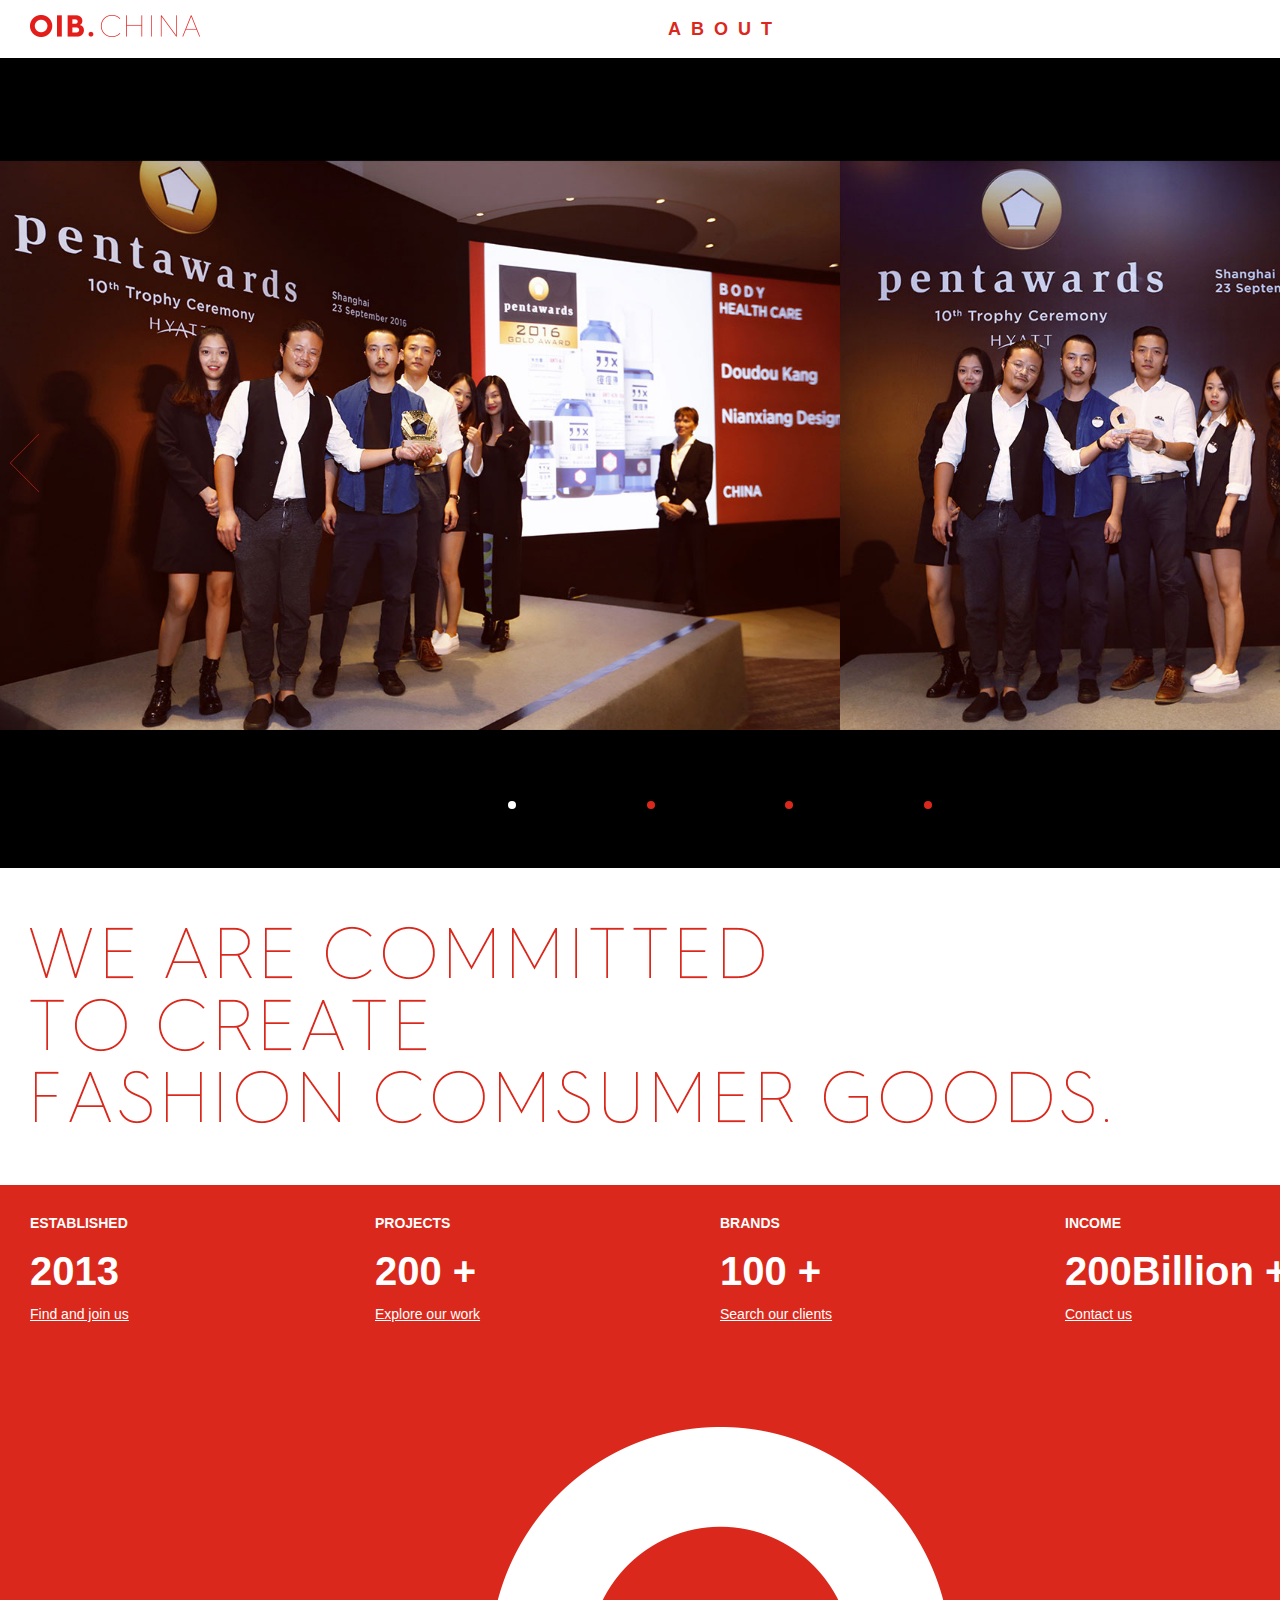
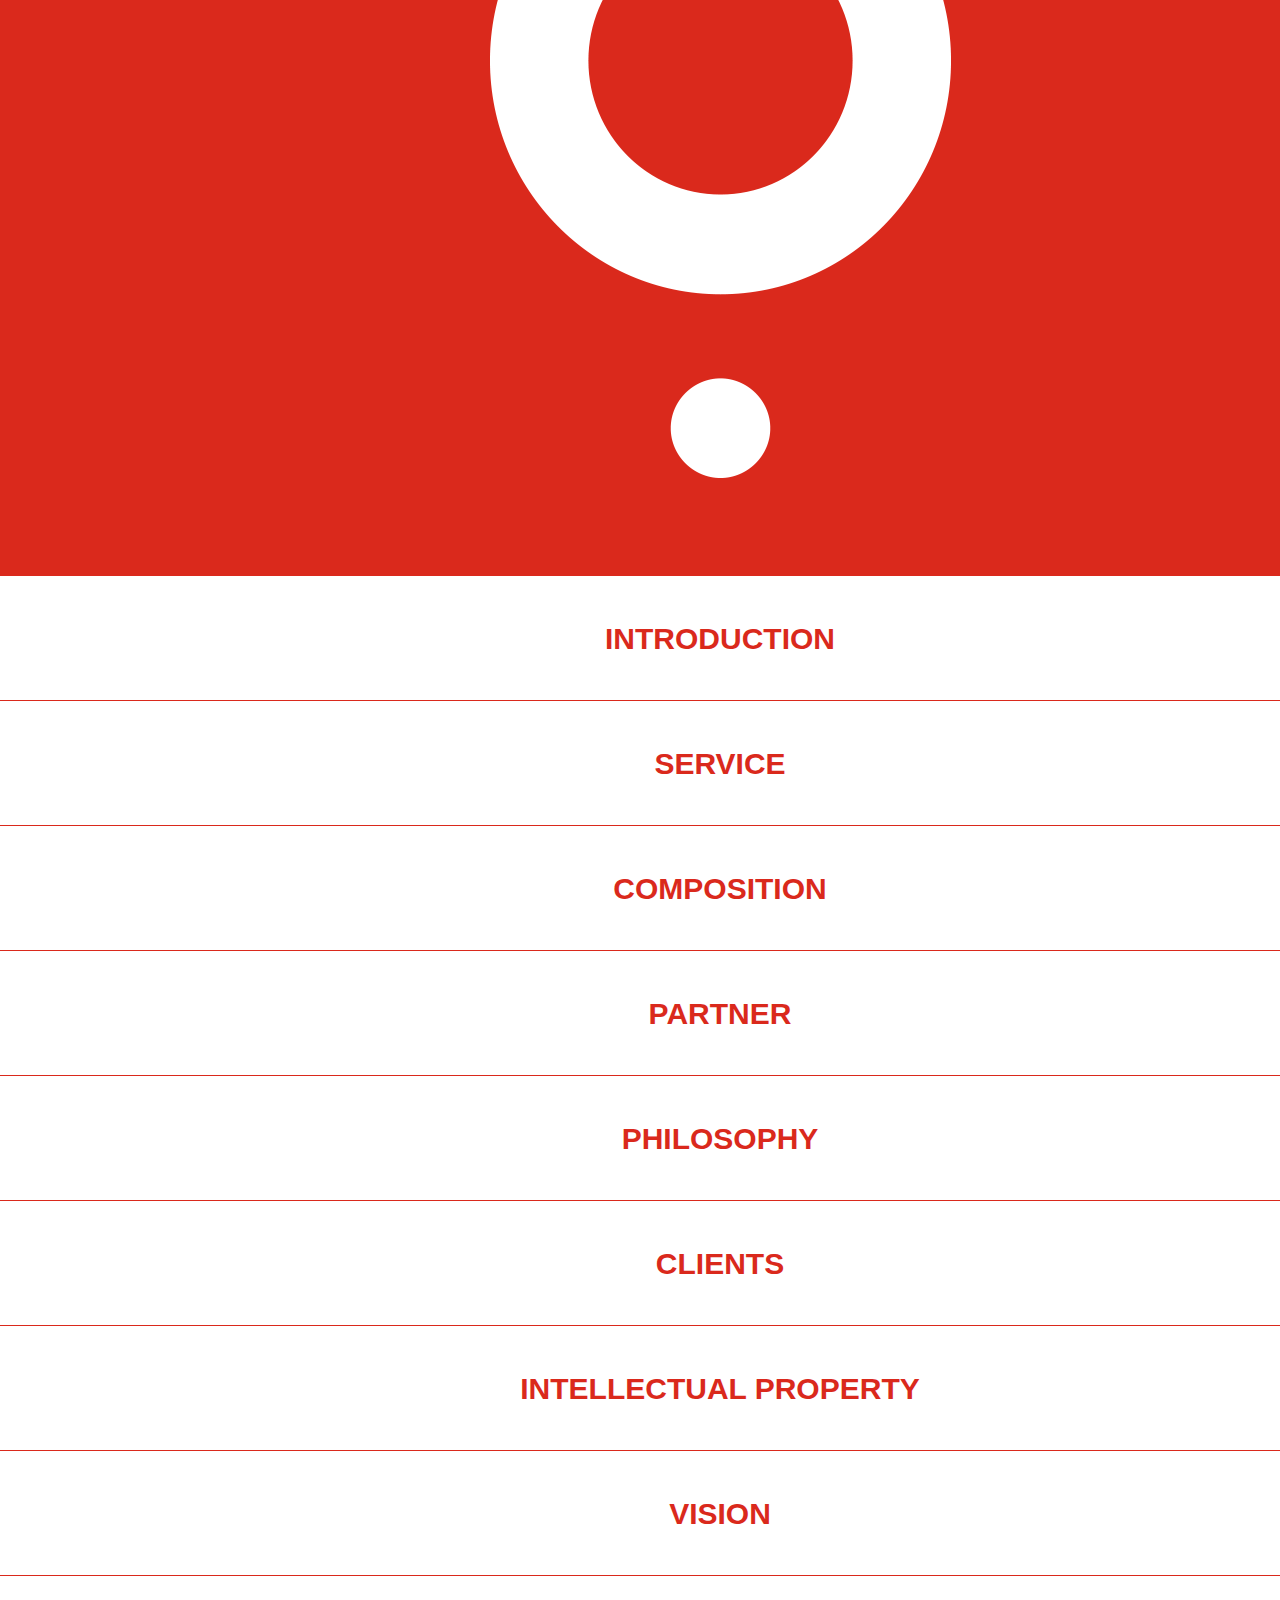
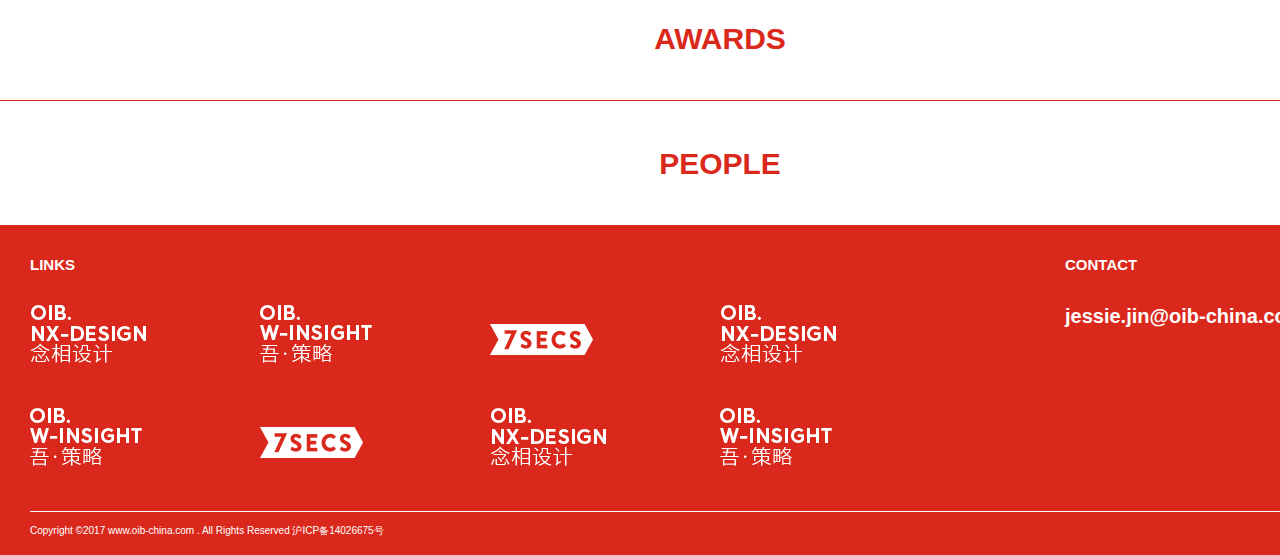
==== src/about.html @ 5ea2e8ed "迁入文件" ====
<!DOCTYPE html>
<html lang="en">
<head>
    <meta charset="UTF-8">
    <meta name="viewport" content="width=device-width, initial-scale=1, maximum-scale=1, user-scalable=no">
    <meta http-equiv="X-UA-Compatible" content="ie=edge">
    <meta name="keywords" content="">
    <meta name="description" content="">
    <title>About</title>

    <!-- build:js -->
    <script src="js/requirejs/require.js"></script>
    <script src="js/requirejs/require.config.js"></script>
    <script src="js/app.js"></script>
    <!-- endbuild -->

    <!-- build:css -->
    <link rel="stylesheet" href="style/main.css">
    <!-- endbuild -->
</head>
<body data-page="about">
    <div class="wrapper about">
        <div class="swiper-container">
            <div class="swiper-wrapper">
                <div class="swiper-slide"><img src="./asset/img/about/1.jpg" alt=""></div>
                <div class="swiper-slide"><img src="./asset/img/about/2.jpg" alt=""></div>
                <div class="swiper-slide"><img src="./asset/img/about/3.jpg" alt=""></div>
                <div class="swiper-slide"><img src="./asset/img/about/4.jpg" alt=""></div>
            </div>
            <!-- 如果需要分页器 -->
            <div class="swiper-pagination"></div>

            <!-- 如果需要导航按钮 -->
            <div class="swiper-button-prev"></div>
            <div class="swiper-button-next"></div>
        </div>
        
        <div class="text box-padding"><img src="./asset/img/about/text.png" alt=""></div>

        <div class="kv box-padding">
            <div class="col-xs-3 item">
                <h4>ESTABLISHED</h4>
                <span>2013</span>
                <a href="">Find and join us</a>
            </div>
            <div class="col-xs-3 item">
                <h4>PROJECTS</h4>
                <span>200 +</span>
                <a href="">Explore our work</a>
            </div>
            <div class="col-xs-3 item">
                <h4>BRANDS</h4>
                <span>100 +</span>
                <a href="">Search our clients</a>
            </div>
            <div class="col-xs-3 item">
                <h4>INCOME</h4>
                <span>200Billion +</span>
                <a href="">Contact us</a>
            </div>
            <div class="col-xs-12 logo"></div>
        </div>

        <ul class="list">
            <li>
                <h3>INTRODUCTION</h3>
                <div>detail</div>
            </li>
            <li>
                <h3>SERVICE</h3>
                <div>detail</div>
            </li>
            <li>
                <h3>COMPOSITION</h3>
                <div>
                        OIB.CHINA总部位于上海浦西世博园区超过1200平米的OIB时尚创新中心，在广州拥有品牌策略与创意供应链中心，在日本神户拥有产品研发中心。 
                        
                        <br><br>公司旗下拥有吴志刚品牌策划（W-INSIGHT@OIB）、念相设计（OIB.NX-DESIGN）、OIB.CHINA创意供应链中心、中日化妆品创新中心、翊飞电子商务、美研所、如芮、楚初等众多以产品创意人为核心的品牌创意供应链管理与服务公司。 
                        
                        <br><br>W-INSIGHT@OIB：致力于思考与实践，在日新月异的产业变革下，智慧地进行品牌建设与品牌营销，帮助客户在中国复杂多变的消费者市场和新兴渠道中发现机遇，精准定位品牌的市场目标，让客户的品牌有所作为，并使之传承百年。我们在时尚消费品领域兼备敏锐的本土和国际视野，并依靠不断创新的众多工具来完成此理想。
                        
                        <br><br>OIB.NX-DESIGN：深入研习中国消费者的视觉审美变化，形成对中国消费美学的深刻认知及美学主张。及时洞悉中国个性与渠道最新动向，并将视觉呈现准确匹配渠道销售特征。将视觉呈现环节与OIB策略咨询优势紧密结合，确保商业目的的有效达成。立足时尚消费品行业，并不断加强专业壁垒，形成业内的绝对领导优势。
                        
                        <br><br>OIB.CHINA创意供应链中心：信息化扁平的时代，依靠信息不对称而实现资源配置的传统供应系统迅速没落。我们认为，针对新时代更加个性与细分的新一代用户，只有通过“创意”了来激化“创一代”的热情、以“创新、创意”为核心驱动供应链系统各个环节有效增值、为用户带来真正触动内心的品牌，才是新时代所需要的“创意供
                        
                </div>
            </li>
            <li>
                <h3>PARTNER</h3>
                <div>detail</div>
            </li>
            <li>
                <h3>PHILOSOPHY</h3>
                <div>detail</div>
            </li>
            <li>
                <h3>CLIENTS</h3>
                <div>detail</div>
            </li>
            <li>
                <h3>INTELLECTUAL PROPERTY</h3>
                <div>detail</div>
            </li>
            <li>
                <h3>VISION</h3>
                <div>detail</div>
            </li>
            <li>
                <h3>AWARDS</h3>
                <div>detail</div>
            </li>
            <li>
                <h3>PEOPLE</h3>
                <div class="people">
                    <div class="row">
                        <div class="col-xs-5 photo"><img src="./asset/img/about/wuzhigang.jpg" alt=""></div>
                        <div class="col-xs-7 info">
                            <h4>吴志刚<span>OIB总经理</span></h4>
                            
                            <p>曾任上市公司、知名企业总经理、市场总监等职，并同时担任中国百货商业协会洗涤化妆品分会副秘书长、中国化妆品市场营销中心副主任、《化妆品观察》、《中国美妆》主笔，《中国化妆品》、《日用化学工业》、《日用化学品科学》编委。曾获中国杰出营销人金鼎奖、中国广告长城奖、中国化妆品营销十大策划人等荣誉。2013年创立广州吴志刚品牌策划有限公司，后与上海念相设计等企业共同组建集团公司OIB。</p>
                        </div>
                    </div>
                    <div class="row">
                        <div class="col-xs-5 photo"><img src="./asset/img/about/jiangguozheng.jpg" alt=""></div>
                        <div class="col-xs-7 info">
                            <h4>姜国政<span>OIB副总经理</span></h4>
                            
                            <p>曾在法国巴黎centdegres奢侈品设计公司任职，并协助该公司进入上海，担任首席设计师。先后参与了纪梵希香水、Jean Galliano香水、佰草集护肤系列、自然堂护肤系列、彩妆系列、美素全案，马爹利全案，以及KRUPS厨房家电，SUPOR苏泊尔家电和SEIKO精工女表等诸多知名品牌的设计工作。2013年初在上海创建念相设计品牌（上海）有限公司，后与广州吴志刚品牌策划有限公司等企业共同组建OIB。</p>
                        </div>
                    </div>
                    <div class="row">
                        <div class="col-xs-5 photo"><img src="./asset/img/about/chenjun.jpg" alt=""></div>
                        <div class="col-xs-7 info">
                            <h4>陈俊<span>OIB供应链事业群总监</span></h4>
                            
                            <p>曾任上海美颂化妆品有限公司设计总监，负责芳草集产品与用户体验设计。并曾负责小护士、索芙特品牌设计成品输出工作，拥有超过十五年的化妆品行业产品开发设计及形象管理工作经验，有极为丰富的创意管理及供应链管理经验。现任OIB供应链事业群总监、OIB旗下广州吴志刚品牌策划有限公司副总经理、OIB旗下盛世传美机构创意总监及供应链负责人。</p>
                        </div>
                    </div>
                    <div class="row">
                        <div class="col-xs-5 photo"><img src="./asset/img/about/nongqian.jpg" alt=""></div>
                        <div class="col-xs-7 info">
                            <h4>农倩<span>OIB策略事业群总监</span></h4>
                            
                            <p>曾就职于化妆品上市公司，拥有超过十年的化妆品策划及品牌管理工作经验。2014年出任OIB策略总监，擅长消费者洞察与品牌策略体系构建，对数字化时代下的品牌传播与商业模式创新有深刻洞见。服务过美妆、个护、母婴、食品等不同品类诸多品牌，是OLAY、妙巴黎、玛丽黛佳、百雀羚、韩后、法兰琳卡、娇兰佳人、帮宝适等项目的主要负责人。</p>
                        </div>
                    </div>
                    <div class="row">
                        <div class="col-xs-5 photo"><img src="./asset/img/about/chendan.jpg" alt=""></div>
                        <div class="col-xs-7 info">
                            <h4>陈丹<span>OIB创意事业群总监</span></h4>
                            
                            <p>专注时尚美妆行业多年，曾在知名公司任职创意总监，服务过联合利华、嗳呵、法国UDV旗下香水品牌、云南白药及集团旗下品牌养元青、千草堂、锐度、三草两木、佰草童话等诸多知名品牌。2014年出任OIB创意总监至今，服务了韩束、红色小象、一叶子、珀莱雅、欧诗漫、阿芙、相宜本草、百雀羚、韩后、法兰琳卡等国内知名美妆。</p>
                        </div>
                    </div>
                    <div class="row">
                        <div class="col-xs-5 photo"><img src="./asset/img/about/chendan.jpg" alt=""></div>
                        <div class="col-xs-7 info">
                            <h4>魏琳凌<span>OIB商务总监</span></h4>
                            
                            <p>曾任知名媒体上市公司市场副总监，参与公司收、并购等媒体大事件，成功谈判与腾讯世博、第一财经年度经济人物颁奖盛典等媒体合作项目，拥有十年时尚、传媒行业工作经验。2014年出任OIB商务总监，成功谈判业内80%品牌客户，与欧莱雅、上美、欧诗漫、相宜本草、百雀羚、伽蓝、珀莱雅、韩后、如涵电商等知名化妆品集团建立了长久战略合作关系。</p>
                        </div>
                    </div>
                </div>
            </li>
        </ul>
    </div>
</body>
</html>
---- src/style/main.css ----
/*!
 * Bootstrap v3.3.7 (http://getbootstrap.com)
 * Copyright 2011-2016 Twitter, Inc.
 * Licensed under MIT (https://github.com/twbs/bootstrap/blob/master/LICENSE)
 */
.container {
  margin-right: auto;
  margin-left: auto;
  padding-left: 0px;
  padding-right: 0px;
}
@media (min-width: 768px) {
  .container {
    width: 720px;
  }
}
@media (min-width: 992px) {
  .container {
    width: 940px;
  }
}
@media (min-width: 1200px) {
  .container {
    width: 1140px;
  }
}
.container-fluid {
  margin-right: auto;
  margin-left: auto;
  padding-left: 0px;
  padding-right: 0px;
}
.row {
  margin-left: 0px;
  margin-right: 0px;
}
.col-xs-1, .col-sm-1, .col-md-1, .col-lg-1, .col-xs-2, .col-sm-2, .col-md-2, .col-lg-2, .col-xs-3, .col-sm-3, .col-md-3, .col-lg-3, .col-xs-4, .col-sm-4, .col-md-4, .col-lg-4, .col-xs-5, .col-sm-5, .col-md-5, .col-lg-5, .col-xs-6, .col-sm-6, .col-md-6, .col-lg-6, .col-xs-7, .col-sm-7, .col-md-7, .col-lg-7, .col-xs-8, .col-sm-8, .col-md-8, .col-lg-8, .col-xs-9, .col-sm-9, .col-md-9, .col-lg-9, .col-xs-10, .col-sm-10, .col-md-10, .col-lg-10, .col-xs-11, .col-sm-11, .col-md-11, .col-lg-11, .col-xs-12, .col-sm-12, .col-md-12, .col-lg-12 {
  position: relative;
  min-height: 1px;
  padding-left: 0px;
  padding-right: 0px;
}
.col-xs-1, .col-xs-2, .col-xs-3, .col-xs-4, .col-xs-5, .col-xs-6, .col-xs-7, .col-xs-8, .col-xs-9, .col-xs-10, .col-xs-11, .col-xs-12 {
  float: left;
}
.col-xs-12 {
  width: 100%;
}
.col-xs-11 {
  width: 91.66666667%;
}
.col-xs-10 {
  width: 83.33333333%;
}
.col-xs-9 {
  width: 75%;
}
.col-xs-8 {
  width: 66.66666667%;
}
.col-xs-7 {
  width: 58.33333333%;
}
.col-xs-6 {
  width: 50%;
}
.col-xs-5 {
  width: 41.66666667%;
}
.col-xs-4 {
  width: 33.33333333%;
}
.col-xs-3 {
  width: 25%;
}
.col-xs-2 {
  width: 16.66666667%;
}
.col-xs-1 {
  width: 8.33333333%;
}
.col-xs-pull-12 {
  right: 100%;
}
.col-xs-pull-11 {
  right: 91.66666667%;
}
.col-xs-pull-10 {
  right: 83.33333333%;
}
.col-xs-pull-9 {
  right: 75%;
}
.col-xs-pull-8 {
  right: 66.66666667%;
}
.col-xs-pull-7 {
  right: 58.33333333%;
}
.col-xs-pull-6 {
  right: 50%;
}
.col-xs-pull-5 {
  right: 41.66666667%;
}
.col-xs-pull-4 {
  right: 33.33333333%;
}
.col-xs-pull-3 {
  right: 25%;
}
.col-xs-pull-2 {
  right: 16.66666667%;
}
.col-xs-pull-1 {
  right: 8.33333333%;
}
.col-xs-pull-0 {
  right: auto;
}
.col-xs-push-12 {
  left: 100%;
}
.col-xs-push-11 {
  left: 91.66666667%;
}
.col-xs-push-10 {
  left: 83.33333333%;
}
.col-xs-push-9 {
  left: 75%;
}
.col-xs-push-8 {
  left: 66.66666667%;
}
.col-xs-push-7 {
  left: 58.33333333%;
}
.col-xs-push-6 {
  left: 50%;
}
.col-xs-push-5 {
  left: 41.66666667%;
}
.col-xs-push-4 {
  left: 33.33333333%;
}
.col-xs-push-3 {
  left: 25%;
}
.col-xs-push-2 {
  left: 16.66666667%;
}
.col-xs-push-1 {
  left: 8.33333333%;
}
.col-xs-push-0 {
  left: auto;
}
.col-xs-offset-12 {
  margin-left: 100%;
}
.col-xs-offset-11 {
  margin-left: 91.66666667%;
}
.col-xs-offset-10 {
  margin-left: 83.33333333%;
}
.col-xs-offset-9 {
  margin-left: 75%;
}
.col-xs-offset-8 {
  margin-left: 66.66666667%;
}
.col-xs-offset-7 {
  margin-left: 58.33333333%;
}
.col-xs-offset-6 {
  margin-left: 50%;
}
.col-xs-offset-5 {
  margin-left: 41.66666667%;
}
.col-xs-offset-4 {
  margin-left: 33.33333333%;
}
.col-xs-offset-3 {
  margin-left: 25%;
}
.col-xs-offset-2 {
  margin-left: 16.66666667%;
}
.col-xs-offset-1 {
  margin-left: 8.33333333%;
}
.col-xs-offset-0 {
  margin-left: 0%;
}
@media (min-width: 768px) {
  .col-sm-1, .col-sm-2, .col-sm-3, .col-sm-4, .col-sm-5, .col-sm-6, .col-sm-7, .col-sm-8, .col-sm-9, .col-sm-10, .col-sm-11, .col-sm-12 {
    float: left;
  }
  .col-sm-12 {
    width: 100%;
  }
  .col-sm-11 {
    width: 91.66666667%;
  }
  .col-sm-10 {
    width: 83.33333333%;
  }
  .col-sm-9 {
    width: 75%;
  }
  .col-sm-8 {
    width: 66.66666667%;
  }
  .col-sm-7 {
    width: 58.33333333%;
  }
  .col-sm-6 {
    width: 50%;
  }
  .col-sm-5 {
    width: 41.66666667%;
  }
  .col-sm-4 {
    width: 33.33333333%;
  }
  .col-sm-3 {
    width: 25%;
  }
  .col-sm-2 {
    width: 16.66666667%;
  }
  .col-sm-1 {
    width: 8.33333333%;
  }
  .col-sm-pull-12 {
    right: 100%;
  }
  .col-sm-pull-11 {
    right: 91.66666667%;
  }
  .col-sm-pull-10 {
    right: 83.33333333%;
  }
  .col-sm-pull-9 {
    right: 75%;
  }
  .col-sm-pull-8 {
    right: 66.66666667%;
  }
  .col-sm-pull-7 {
    right: 58.33333333%;
  }
  .col-sm-pull-6 {
    right: 50%;
  }
  .col-sm-pull-5 {
    right: 41.66666667%;
  }
  .col-sm-pull-4 {
    right: 33.33333333%;
  }
  .col-sm-pull-3 {
    right: 25%;
  }
  .col-sm-pull-2 {
    right: 16.66666667%;
  }
  .col-sm-pull-1 {
    right: 8.33333333%;
  }
  .col-sm-pull-0 {
    right: auto;
  }
  .col-sm-push-12 {
    left: 100%;
  }
  .col-sm-push-11 {
    left: 91.66666667%;
  }
  .col-sm-push-10 {
    left: 83.33333333%;
  }
  .col-sm-push-9 {
    left: 75%;
  }
  .col-sm-push-8 {
    left: 66.66666667%;
  }
  .col-sm-push-7 {
    left: 58.33333333%;
  }
  .col-sm-push-6 {
    left: 50%;
  }
  .col-sm-push-5 {
    left: 41.66666667%;
  }
  .col-sm-push-4 {
    left: 33.33333333%;
  }
  .col-sm-push-3 {
    left: 25%;
  }
  .col-sm-push-2 {
    left: 16.66666667%;
  }
  .col-sm-push-1 {
    left: 8.33333333%;
  }
  .col-sm-push-0 {
    left: auto;
  }
  .col-sm-offset-12 {
    margin-left: 100%;
  }
  .col-sm-offset-11 {
    margin-left: 91.66666667%;
  }
  .col-sm-offset-10 {
    margin-left: 83.33333333%;
  }
  .col-sm-offset-9 {
    margin-left: 75%;
  }
  .col-sm-offset-8 {
    margin-left: 66.66666667%;
  }
  .col-sm-offset-7 {
    margin-left: 58.33333333%;
  }
  .col-sm-offset-6 {
    margin-left: 50%;
  }
  .col-sm-offset-5 {
    margin-left: 41.66666667%;
  }
  .col-sm-offset-4 {
    margin-left: 33.33333333%;
  }
  .col-sm-offset-3 {
    margin-left: 25%;
  }
  .col-sm-offset-2 {
    margin-left: 16.66666667%;
  }
  .col-sm-offset-1 {
    margin-left: 8.33333333%;
  }
  .col-sm-offset-0 {
    margin-left: 0%;
  }
}
@media (min-width: 992px) {
  .col-md-1, .col-md-2, .col-md-3, .col-md-4, .col-md-5, .col-md-6, .col-md-7, .col-md-8, .col-md-9, .col-md-10, .col-md-11, .col-md-12 {
    float: left;
  }
  .col-md-12 {
    width: 100%;
  }
  .col-md-11 {
    width: 91.66666667%;
  }
  .col-md-10 {
    width: 83.33333333%;
  }
  .col-md-9 {
    width: 75%;
  }
  .col-md-8 {
    width: 66.66666667%;
  }
  .col-md-7 {
    width: 58.33333333%;
  }
  .col-md-6 {
    width: 50%;
  }
  .col-md-5 {
    width: 41.66666667%;
  }
  .col-md-4 {
    width: 33.33333333%;
  }
  .col-md-3 {
    width: 25%;
  }
  .col-md-2 {
    width: 16.66666667%;
  }
  .col-md-1 {
    width: 8.33333333%;
  }
  .col-md-pull-12 {
    right: 100%;
  }
  .col-md-pull-11 {
    right: 91.66666667%;
  }
  .col-md-pull-10 {
    right: 83.33333333%;
  }
  .col-md-pull-9 {
    right: 75%;
  }
  .col-md-pull-8 {
    right: 66.66666667%;
  }
  .col-md-pull-7 {
    right: 58.33333333%;
  }
  .col-md-pull-6 {
    right: 50%;
  }
  .col-md-pull-5 {
    right: 41.66666667%;
  }
  .col-md-pull-4 {
    right: 33.33333333%;
  }
  .col-md-pull-3 {
    right: 25%;
  }
  .col-md-pull-2 {
    right: 16.66666667%;
  }
  .col-md-pull-1 {
    right: 8.33333333%;
  }
  .col-md-pull-0 {
    right: auto;
  }
  .col-md-push-12 {
    left: 100%;
  }
  .col-md-push-11 {
    left: 91.66666667%;
  }
  .col-md-push-10 {
    left: 83.33333333%;
  }
  .col-md-push-9 {
    left: 75%;
  }
  .col-md-push-8 {
    left: 66.66666667%;
  }
  .col-md-push-7 {
    left: 58.33333333%;
  }
  .col-md-push-6 {
    left: 50%;
  }
  .col-md-push-5 {
    left: 41.66666667%;
  }
  .col-md-push-4 {
    left: 33.33333333%;
  }
  .col-md-push-3 {
    left: 25%;
  }
  .col-md-push-2 {
    left: 16.66666667%;
  }
  .col-md-push-1 {
    left: 8.33333333%;
  }
  .col-md-push-0 {
    left: auto;
  }
  .col-md-offset-12 {
    margin-left: 100%;
  }
  .col-md-offset-11 {
    margin-left: 91.66666667%;
  }
  .col-md-offset-10 {
    margin-left: 83.33333333%;
  }
  .col-md-offset-9 {
    margin-left: 75%;
  }
  .col-md-offset-8 {
    margin-left: 66.66666667%;
  }
  .col-md-offset-7 {
    margin-left: 58.33333333%;
  }
  .col-md-offset-6 {
    margin-left: 50%;
  }
  .col-md-offset-5 {
    margin-left: 41.66666667%;
  }
  .col-md-offset-4 {
    margin-left: 33.33333333%;
  }
  .col-md-offset-3 {
    margin-left: 25%;
  }
  .col-md-offset-2 {
    margin-left: 16.66666667%;
  }
  .col-md-offset-1 {
    margin-left: 8.33333333%;
  }
  .col-md-offset-0 {
    margin-left: 0%;
  }
}
@media (min-width: 1200px) {
  .col-lg-1, .col-lg-2, .col-lg-3, .col-lg-4, .col-lg-5, .col-lg-6, .col-lg-7, .col-lg-8, .col-lg-9, .col-lg-10, .col-lg-11, .col-lg-12 {
    float: left;
  }
  .col-lg-12 {
    width: 100%;
  }
  .col-lg-11 {
    width: 91.66666667%;
  }
  .col-lg-10 {
    width: 83.33333333%;
  }
  .col-lg-9 {
    width: 75%;
  }
  .col-lg-8 {
    width: 66.66666667%;
  }
  .col-lg-7 {
    width: 58.33333333%;
  }
  .col-lg-6 {
    width: 50%;
  }
  .col-lg-5 {
    width: 41.66666667%;
  }
  .col-lg-4 {
    width: 33.33333333%;
  }
  .col-lg-3 {
    width: 25%;
  }
  .col-lg-2 {
    width: 16.66666667%;
  }
  .col-lg-1 {
    width: 8.33333333%;
  }
  .col-lg-pull-12 {
    right: 100%;
  }
  .col-lg-pull-11 {
    right: 91.66666667%;
  }
  .col-lg-pull-10 {
    right: 83.33333333%;
  }
  .col-lg-pull-9 {
    right: 75%;
  }
  .col-lg-pull-8 {
    right: 66.66666667%;
  }
  .col-lg-pull-7 {
    right: 58.33333333%;
  }
  .col-lg-pull-6 {
    right: 50%;
  }
  .col-lg-pull-5 {
    right: 41.66666667%;
  }
  .col-lg-pull-4 {
    right: 33.33333333%;
  }
  .col-lg-pull-3 {
    right: 25%;
  }
  .col-lg-pull-2 {
    right: 16.66666667%;
  }
  .col-lg-pull-1 {
    right: 8.33333333%;
  }
  .col-lg-pull-0 {
    right: auto;
  }
  .col-lg-push-12 {
    left: 100%;
  }
  .col-lg-push-11 {
    left: 91.66666667%;
  }
  .col-lg-push-10 {
    left: 83.33333333%;
  }
  .col-lg-push-9 {
    left: 75%;
  }
  .col-lg-push-8 {
    left: 66.66666667%;
  }
  .col-lg-push-7 {
    left: 58.33333333%;
  }
  .col-lg-push-6 {
    left: 50%;
  }
  .col-lg-push-5 {
    left: 41.66666667%;
  }
  .col-lg-push-4 {
    left: 33.33333333%;
  }
  .col-lg-push-3 {
    left: 25%;
  }
  .col-lg-push-2 {
    left: 16.66666667%;
  }
  .col-lg-push-1 {
    left: 8.33333333%;
  }
  .col-lg-push-0 {
    left: auto;
  }
  .col-lg-offset-12 {
    margin-left: 100%;
  }
  .col-lg-offset-11 {
    margin-left: 91.66666667%;
  }
  .col-lg-offset-10 {
    margin-left: 83.33333333%;
  }
  .col-lg-offset-9 {
    margin-left: 75%;
  }
  .col-lg-offset-8 {
    margin-left: 66.66666667%;
  }
  .col-lg-offset-7 {
    margin-left: 58.33333333%;
  }
  .col-lg-offset-6 {
    margin-left: 50%;
  }
  .col-lg-offset-5 {
    margin-left: 41.66666667%;
  }
  .col-lg-offset-4 {
    margin-left: 33.33333333%;
  }
  .col-lg-offset-3 {
    margin-left: 25%;
  }
  .col-lg-offset-2 {
    margin-left: 16.66666667%;
  }
  .col-lg-offset-1 {
    margin-left: 8.33333333%;
  }
  .col-lg-offset-0 {
    margin-left: 0%;
  }
}
.modal-open {
  overflow: hidden;
}
.modal {
  display: none;
  overflow: hidden;
  position: fixed;
  top: 0;
  right: 0;
  bottom: 0;
  left: 0;
  z-index: 1050;
  -webkit-overflow-scrolling: touch;
  outline: 0;
}
.modal.fade .modal-dialog {
  -webkit-transform: translate(0, -25%);
  -ms-transform: translate(0, -25%);
  -o-transform: translate(0, -25%);
  transform: translate(0, -25%);
  -webkit-transition: -webkit-transform 0.3s ease-out;
  -moz-transition: -moz-transform 0.3s ease-out;
  -o-transition: -o-transform 0.3s ease-out;
  transition: transform 0.3s ease-out;
}
.modal.in .modal-dialog {
  -webkit-transform: translate(0, 0);
  -ms-transform: translate(0, 0);
  -o-transform: translate(0, 0);
  transform: translate(0, 0);
}
.modal-open .modal {
  overflow-x: hidden;
  overflow-y: auto;
}
.modal-dialog {
  position: relative;
  width: auto;
  margin: 10px;
}
.modal-content {
  position: relative;
  background-color: #fff;
  border: 1px solid #999;
  border: 1px solid rgba(0, 0, 0, 0.2);
  border-radius: 6px;
  -webkit-box-shadow: 0 3px 9px rgba(0, 0, 0, 0.5);
  box-shadow: 0 3px 9px rgba(0, 0, 0, 0.5);
  background-clip: padding-box;
  outline: 0;
}
.modal-backdrop {
  position: fixed;
  top: 0;
  right: 0;
  bottom: 0;
  left: 0;
  z-index: 1040;
  background-color: #000;
}
.modal-backdrop.fade {
  opacity: 0;
  filter: alpha(opacity=0);
}
.modal-backdrop.in {
  opacity: 0.5;
  filter: alpha(opacity=50);
}
.modal-header {
  padding: 15px;
  border-bottom: 1px solid #e5e5e5;
}
.modal-header .close {
  margin-top: -2px;
}
.modal-title {
  margin: 0;
  line-height: 1.42857143;
}
.modal-body {
  position: relative;
  padding: 15px;
}
.modal-footer {
  padding: 15px;
  text-align: right;
  border-top: 1px solid #e5e5e5;
}
.modal-footer .btn + .btn {
  margin-left: 5px;
  margin-bottom: 0;
}
.modal-footer .btn-group .btn + .btn {
  margin-left: -1px;
}
.modal-footer .btn-block + .btn-block {
  margin-left: 0;
}
.modal-scrollbar-measure {
  position: absolute;
  top: -9999px;
  width: 50px;
  height: 50px;
  overflow: scroll;
}
@media (min-width: 768px) {
  .modal-dialog {
    width: 600px;
    margin: 30px auto;
  }
  .modal-content {
    -webkit-box-shadow: 0 5px 15px rgba(0, 0, 0, 0.5);
    box-shadow: 0 5px 15px rgba(0, 0, 0, 0.5);
  }
  .modal-sm {
    width: 300px;
  }
}
@media (min-width: 992px) {
  .modal-lg {
    width: 900px;
  }
}
html,
body,
ul,
ol,
li,
dl,
dt,
dd,
p,
h1,
h2,
h3,
h4,
h5,
h6 {
  padding: 0;
  margin: 0;
}
ul,
ol {
  list-style: none;
}
* {
  box-sizing: border-box;
}
img {
  border: 0;
}
a {
  text-decoration: none;
}
.clearfix,
.container,
.container-fluid,
.row,
.modal-header,
.modal-footer {
  zoom: 1;
}
.clearfix:after,
.container:after,
.container-fluid:after,
.row:after,
.modal-header:after,
.modal-footer:after {
  content: '';
  clear: both;
  display: block;
}
html,
body {
  width: 100%;
  height: 100%;
  font-family: HurmeGeometricSans3, Futura, Din, Helvetica Neue, Helvetica, Arial, '思源黑体', Hiragino Sans GB, '华文细黑', STXihei, '微软雅黑', Microsoft yahei, Sans-serif;
  font-size: 14px;
  color: #000;
}
.loading {
  width: 100%;
  height: 100%;
  position: absolute;
  text-align: center;
  color: #333;
  top: 0;
  left: 0;
  line-height: 90vh;
  z-index: 99;
  background-color: #fff;
}
.wrapper {
  min-width: 1440px;
  width: 100%;
  margin: 0 auto;
}
.box-padding {
  padding: 0 30px;
}
.header {
  position: fixed;
  top: 0;
  z-index: 88;
  height: 58px;
  background-color: #FFF;
}
.header .logo {
  margin-top: 15px;
}
.header #nav-toggle {
  text-align: right;
}
.header #nav-toggle div {
  display: inline-block;
  font-size: 18px;
  color: #da291c;
  position: relative;
  top: -2px;
  margin-right: 20px;
}
.header #nav-toggle div span {
  position: relative;
  top: -2px;
}
.header #nav-toggle div a {
  font-weight: bold;
  color: #da291c;
}
.header .nav-toggle {
  margin-top: 18px;
  cursor: pointer;
}
#page-name {
  text-align: center;
  line-height: 58px;
  font-weight: bold;
  color: #da291c;
  letter-spacing: 10px;
  font-size: 18px;
  position: relative;
  left: 5px;
}
.footer {
  height: 330px;
  background-color: #da291c;
}
.footer h3 {
  color: #FFF;
  height: 80px;
  font-size: 15px;
  line-height: 80px;
}
.footer .row {
  margin-bottom: 30px;
}
.footer .email {
  color: #FFF;
  font-size: 20px;
  font-weight: bold;
}
.footer .line {
  border-top: 1px solid #FFF;
  padding-top: 12px;
}
.footer ul.share {
  text-align: right;
}
.footer ul.share li {
  display: inline-block;
  margin-left: 10px;
}
.footer .copyright {
  color: #FFF;
  font-size: 10px;
}
.nav {
  position: fixed;
  top: 0;
  background-color: #fff;
  height: 100vh;
  width: 250px;
  right: -250px;
  z-index: 99;
}
.nav .close {
  margin: 36px 0 36px 80%;
  cursor: pointer;
}
.nav ul.link {
  border-top: 1px solid #eaa7a2;
}
.nav ul.link li a {
  display: block;
  border-bottom: 1px solid #eaa7a2;
  height: 73px;
  line-height: 73px;
  padding-left: 30px;
  font-size: 20px;
  color: #da291c;
  font-weight: lighter;
}
.nav ul.link li a:hover {
  background-color: #da291c;
  color: #FFF;
}
.nav ul.share {
  position: absolute;
  bottom: 50px;
  padding-left: 30px;
}
.nav ul.share li {
  display: inline-block;
  margin-right: 16px;
}
.nav .copyright {
  position: absolute;
  bottom: 20px;
  padding-left: 30px;
  color: #da291c;
  font-size: 10px;
}
.side-column {
  color: #da291c;
}
.side-column h3 {
  margin-bottom: 36px;
  font-weight: normal;
  font-size: 14px;
}
.side-column h3 span {
  font-weight: bold;
}
.side-column h4 {
  width: 80%;
  padding-bottom: 12px;
  border-bottom: 2px solid #da291c;
}
.index {
  height: 100%;
  position: relative;
}
.index .main {
  width: 100%;
  height: 100%;
  position: absolute;
  background-color: #da291c;
}
.index .main .logo {
  margin-top: 15px;
}
.index .main .nav-toggle {
  float: right;
  margin-top: 15px;
  cursor: pointer;
}
.index .main .text {
  margin-top: 40vh;
  position: relative;
  top: -205px;
}
.index .main ul {
  margin-bottom: 75px;
}
.index .main ul li {
  margin-bottom: 15px;
}
.index .main ul li > img {
  margin-right: 25px;
}
.index .main .text1 {
  display: inline-block;
  width: 318px;
  height: 46px;
  background-image: url('../asset/img/index/text12.png');
  background-repeat: no-repeat;
  overflow: hidden;
  animation: kf-roll 9s cubic-bezier(0.785, 0.135, 0.15, 0.86) 1s infinite;
}
.index .main .text2 {
  display: inline-block;
  width: 299px;
  height: 46px;
  background-image: url('../asset/img/index/text22.png');
  background-repeat: no-repeat;
  overflow: hidden;
  animation: kf-roll 9s cubic-bezier(0.785, 0.135, 0.15, 0.86) 2s infinite;
}
.index .main .text3 {
  display: inline-block;
  width: 459px;
  height: 46px;
  background-image: url('../asset/img/index/text32.png');
  background-repeat: no-repeat;
  overflow: hidden;
  animation: kf-roll 9s cubic-bezier(0.785, 0.135, 0.15, 0.86) 3s infinite;
}
.index .main .text4 {
  display: inline-block;
  width: 547px;
  height: 46px;
  background-image: url('../asset/img/index/text42.png');
  background-repeat: no-repeat;
  overflow: hidden;
  animation: kf-roll 9s cubic-bezier(0.785, 0.135, 0.15, 0.86) 4s infinite;
}
.works {
  padding-top: 58px;
  font-size: 0px;
}
.works .row img {
  width: 100%;
}
.works .row a {
  overflow: hidden;
  display: block;
  position: relative;
}
.works .row a:hover .hover {
  top: 0;
  visibility: visible;
  opacity: 1;
}
.works .row .hover {
  position: absolute;
  width: 100%;
  height: 100%;
  background-color: rgba(0, 0, 0, 0.8);
  transition: all 0.3s ease-in-out;
  top: 100%;
  color: #fff;
  padding: 30px;
  font-size: 14px;
}
.works .row .hover h4 {
  margin: 0;
  font-weight: normal;
}
.works .row .hover p {
  font-weight: bold;
}
.works .row .hover div {
  position: absolute;
  bottom: 40px;
}
.works-detail {
  padding-top: 58px;
}
.works-detail .main {
  padding-top: 58px;
  padding-bottom: 50px;
}
.kv img {
  width: 100%;
}
.detail {
  padding: 0 20px;
  line-height: 24px;
}
.detail .date {
  font-size: 8px;
  margin-bottom: 30px;
}
.detail .date span {
  display: block;
  font-weight: bolder;
  font-size: 12px;
}
.detail img {
  max-width: 100%;
}
.news {
  padding-top: 58px;
}
.news .list {
  border-bottom: 1px solid #da291c;
}
.news .list li a {
  border-top: 1px solid #da291c;
  display: block;
  height: 200px;
  background-color: #fff;
  color: #da291c;
  font-size: 16px;
  transition: all 0.3s ease-in-out;
}
.news .list li a span {
  display: inline-block;
  margin-top: 20px;
  opacity: 0;
  transition: all 0.3s ease-in-out;
  color: #da291c;
}
.news .list li a:hover {
  transition: all 0.3s ease-in-out;
  background-color: #da291c;
  color: #FFF;
}
.news .list li a:hover span {
  transition: all 0.3s ease-in-out;
  opacity: 1;
  color: #FFF;
}
.news .list .box {
  width: 100%;
  height: 100%;
  display: table;
}
.news .list .middle {
  display: table-cell;
  vertical-align: middle;
  text-align: center;
}
.news-detail {
  padding-top: 58px;
}
.news-detail .main {
  padding-top: 58px;
  padding-bottom: 50px;
}
.news-detail .detail {
  font-size: 14px;
}
.news-detail a {
  color: #000;
}
.news-detail a:hover {
  text-decoration: underline;
}
.about {
  padding-top: 58px;
}
.about .text {
  margin: 58px 0;
}
.about .kv {
  height: 990px;
  background-color: #da291c;
  padding-top: 30px;
  padding-bottom: 30px;
  color: #FFF;
}
.about .kv span {
  display: block;
  font-size: 40px;
  font-weight: bold;
  margin: 18px auto 12px auto;
}
.about .kv a {
  color: #FFF;
  text-decoration: underline;
}
.about .logo {
  margin-top: 80px;
  background-image: url('../asset/img/about/logo.png');
  background-position: center;
  background-repeat: no-repeat;
  height: 700px;
}
.about .list li h3 {
  height: 125px;
  line-height: 125px;
  color: #da291c;
  font-weight: bold;
  font-size: 30px;
  text-align: center;
  background-color: #FFF;
  border-top: 1px solid #da291c;
  cursor: pointer;
  transition: all 0.3s ease-in-out;
}
.about .list li h3.active {
  color: #FFF;
  background-color: #da291c;
  transition: all 0.3s ease-in-out;
}
.about .list li > div {
  width: 66.66666667%;
  margin: 0 auto;
  padding: 20px 20px 50px 20px;
  color: #000;
  font-size: 14px;
  line-height: 24px;
  display: none;
}
.about .people .photo {
  padding: 20px;
}
.about .people .photo img {
  width: 100%;
}
.about .people .info {
  padding: 20px;
  padding-top: 17px;
}
.about .people .info h4 {
  margin-bottom: 20px;
  line-height: 20px;
}
.about .people .info h4 span {
  display: block;
  font-weight: normal;
}
.service {
  padding-top: 58px;
}
.service .category ul {
  font-size: 0;
}
.service .category ul > li {
  display: inline-block;
  height: 105px;
  line-height: 105px;
  color: #da291c;
  width: 33.3333333%;
  font-size: 24px;
  text-align: center;
  border-left: 1px solid #da291c;
  border-bottom: 1px solid #da291c;
  position: relative;
  cursor: pointer;
}
.service .category ul > li ol {
  position: absolute;
  width: 100%;
  display: none;
  z-index: 1;
}
.service .category ul > li ol li {
  display: block;
  height: 40px;
  line-height: 40px;
  background: #e5e5e5;
  color: #000;
  font-size: 16px;
  border-bottom: 1px solid #FFF;
  cursor: pointer;
}
.service .category ul > li ol li:hover {
  background-color: #da291c;
  color: #FFF;
}
.service .category ul > li span {
  display: inline-block;
  height: 14px;
  width: 27px;
  background-image: url('[data-uri]');
  background-repeat: no-repeat;
  background-position: 0 0;
  position: absolute;
  right: 30px;
  top: 47px;
}
.service .category ul > li.letter {
  border-left: 0px;
}
.service .category ul > li.active,
.service .category ul > li.hover {
  background-color: #da291c;
  color: #FFF;
}
.service .category ul > li.active span,
.service .category ul > li.hover span {
  background-position: 0 -14px;
}
.service .category ul > li.hover ol {
  display: block;
}
.service .category .result-letter {
  min-height: 800px;
}
.service .category .result-letter .nav-letter {
  text-align: center;
  color: #da291c;
  font-size: 20px;
  font-weight: bold;
  height: 65px;
  line-height: 65px;
  border-bottom: 1px solid #da291c;
}
.service .category .result-letter .nav-letter span {
  cursor: pointer;
  margin: 0 10px;
}
.service .category .result-letter .result .row {
  min-height: 100px;
  height: auto;
  border-bottom: 1px dotted #000;
}
.service .category .result-letter .result .row:last-child {
  border-bottom: 0;
}
.service .category .result-letter .result .row .letter {
  height: 100px;
  line-height: 100px;
  text-align: center;
  font-size: 22px;
  font-weight: bold;
}
.service .category .result-letter .result .row .list {
  padding: 20px 0;
}
.service .category .result-letter .result .row .list span {
  display: inline-block;
  width: 10px;
  height: 10px;
  border-radius: 5px;
  -webkit-border-radius: 5px;
  -moz-border-radius: 5px;
  background-color: #da291c;
  position: relative;
  top: 1px;
}
.service .category .result-other {
  min-height: 800px;
  display: none;
}
.service .category .result-other .result {
  width: 83.33333333%;
  margin: 0 auto;
  padding-top: 40px;
}
.service .category .result-other .result h3 {
  color: #da291c;
  display: inline-block;
  padding-right: 30xp;
  border-bottom: 2px solid #da291c;
  margin-bottom: 25px;
}
.service .category .result-other .result h3:after {
  content: '';
  display: inline-block;
  width: 30px;
}
.service .category .row > div {
  line-height: 24px;
}
.contact {
  padding-top: 58px;
}
.contact .list {
  border-top: 1px solid #da291c;
}
.contact .row {
  padding-top: 35px;
  padding-bottom: 35px;
}
.contact .row .info {
  line-height: 24px;
}
.contact .row h4 {
  font-size: 14px;
  line-height: 16px;
  position: relative;
  margin-bottom: 5px;
}
.contact .row .map img {
  width: 100%;
}
.backtop {
  text-align: center;
  margin: 20px auto;
  cursor: pointer;
}
.other {
  text-align: center;
  margin: 50px auto 100px auto;
  font-size: 0;
}
.other li {
  display: inline-block;
  width: 24%;
  margin: 0 0.5%;
}
.other li img {
  width: 100%;
}
.other .circle {
  margin: 10px auto 0 auto;
  width: 10px;
  height: 10px;
  border-radius: 5px;
  -webkit-border-radius: 5px;
  -moz-border-radius: 5px;
  background-color: #d5d5d5;
  transition: all 0.3s ease-in-out;
}
.other a > div {
  overflow: hidden;
  display: block;
  position: relative;
}
.other a:hover .hover {
  top: 0;
  visibility: visible;
  opacity: 1;
}
.other a:hover .circle {
  background-color: #da291c;
}
.other .hover {
  position: absolute;
  width: 100%;
  height: 100%;
  background-color: #da291c;
  transition: all 0.3s ease-in-out;
  top: 0;
  opacity: 0;
  color: #fff;
  padding: 10px;
  font-size: 14px;
}
.other .hover .box {
  width: 100%;
  height: 100%;
  display: table;
}
.other .hover .middle {
  display: table-cell;
  vertical-align: middle;
  text-align: center;
}
#myModal {
  width: 90vw;
  height: 90vh;
  margin-top: 30px;
}
#myModal .modal-header {
  height: 56px;
  position: relative;
  z-index: 1;
}
#myModal .modal-content {
  height: 100%;
}
#myModal .modal-body {
  height: 100%;
  margin-top: -56px;
  padding-top: 56px;
}
.swiper-container .swiper-slide {
  font-size: 0;
}
.swiper-container .swiper-slide img {
  width: 100%;
}
.swiper-button-next,
.swiper-button-prev {
  width: 29px !important;
  height: 58px !important;
  margin-top: -29px !important;
  background-size: 29px 58px !important;
}
.swiper-pagination-bullet {
  background: #da291c !important;
  opacity: 1 !important;
}
.swiper-pagination-bullet-active {
  background: white !important;
}
.swiper-pagination {
  bottom: 56px !important;
}
.swiper-pagination span {
  margin: 0 4.5454% !important;
}
.swiper-button-prev,
.swiper-container-rtl .swiper-button-next {
  background-image: url('[data-uri]') !important;
}
.swiper-button-next,
.swiper-container-rtl .swiper-button-prev {
  background-image: url('[data-uri]') !important;
}
@keyframes kf-roll {
  0% {
    background-position-y: 0;
  }
  6% {
    background-position-y: -46px;
  }
  50% {
    background-position-y: -46px;
  }
  56% {
    background-position-y: 0;
  }
}
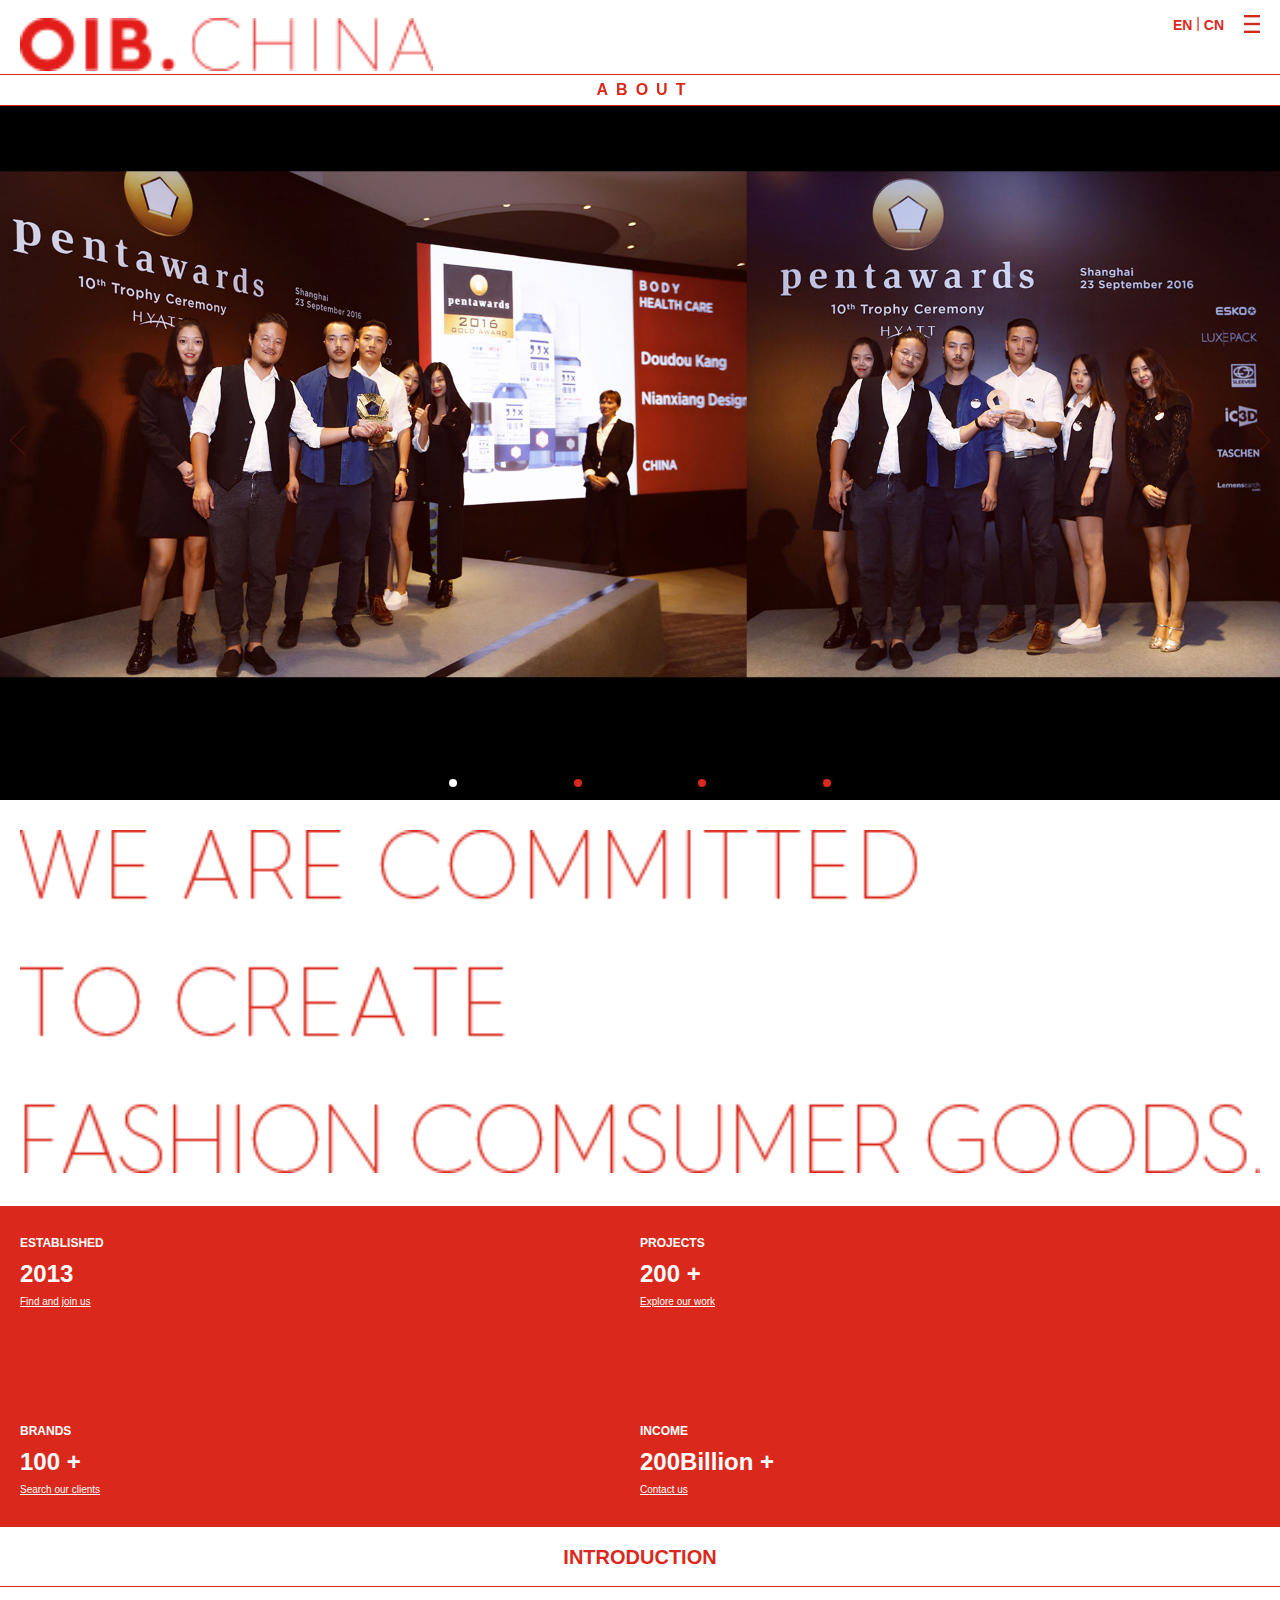
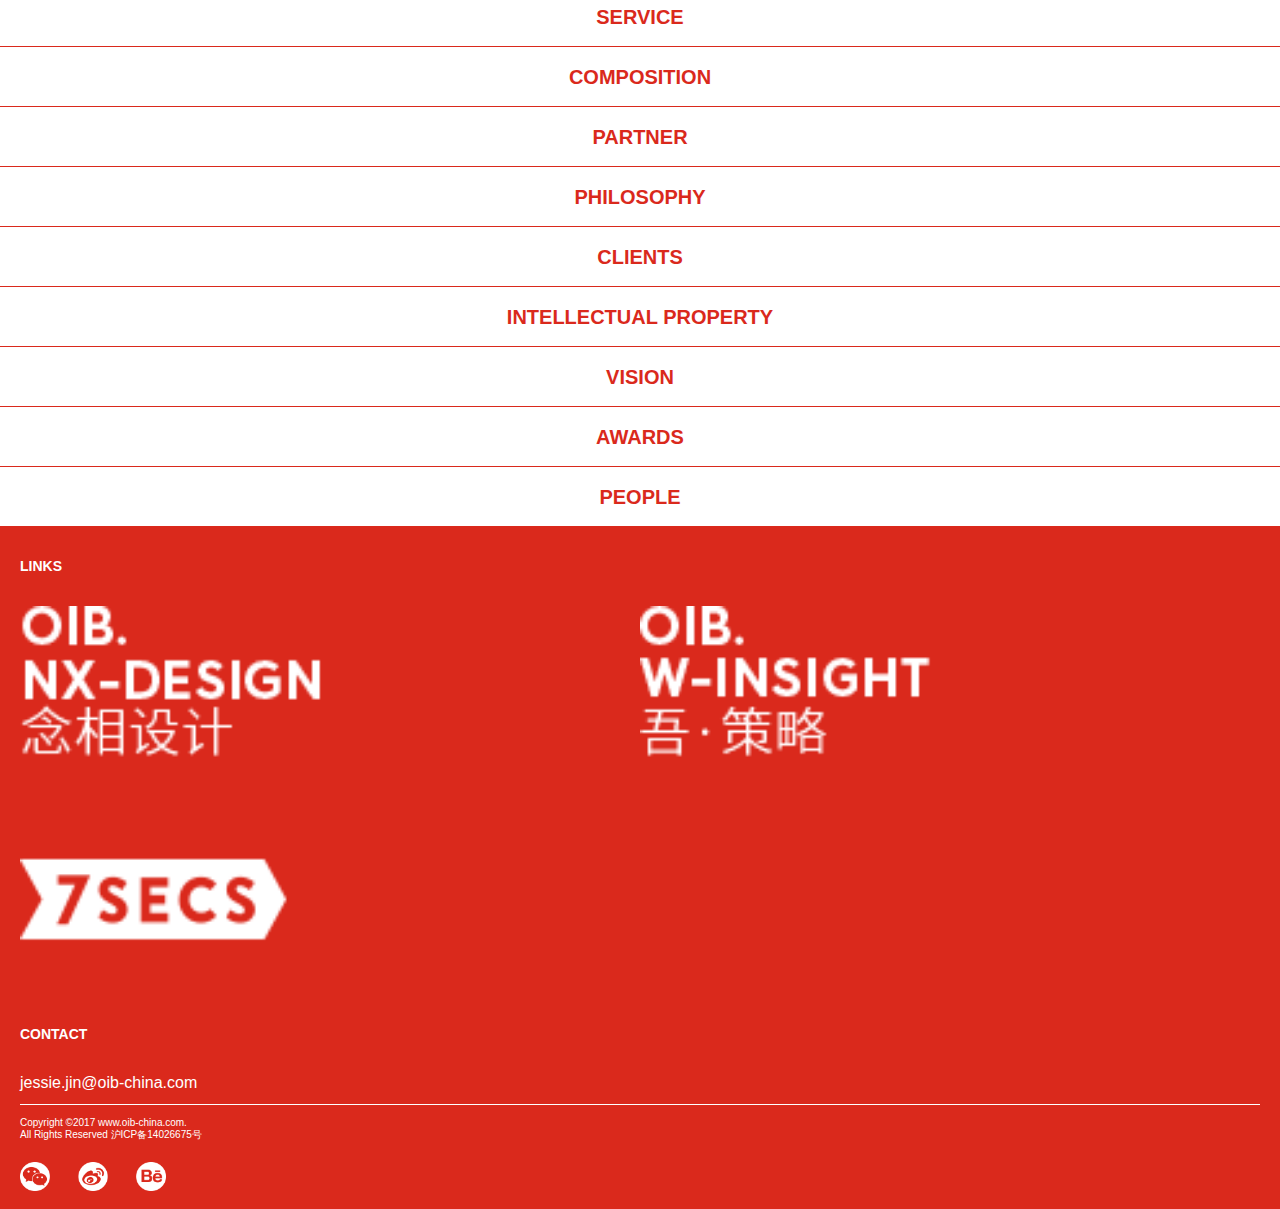
==== commit d128a317: "工作更新" ====
--- a/src/about.html
+++ b/src/about.html
@@ -37,28 +37,29 @@
         
         <div class="text box-padding"><img src="./asset/img/about/text.png" alt=""></div>
 
-        <div class="kv box-padding">
-            <div class="col-xs-3 item">
+        <div class="kv box-padding clearfix">
+            <div class="col-xs-6 item">
                 <h4>ESTABLISHED</h4>
                 <span>2013</span>
                 <a href="">Find and join us</a>
             </div>
-            <div class="col-xs-3 item">
+            <div class="col-xs-6 item">
                 <h4>PROJECTS</h4>
                 <span>200 +</span>
                 <a href="">Explore our work</a>
             </div>
-            <div class="col-xs-3 item">
+            <div class="col-xs-12 logo"><img src="../asset/img/about/logo.png" alt=""></div>
+            <div class="col-xs-6 item">
                 <h4>BRANDS</h4>
                 <span>100 +</span>
                 <a href="">Search our clients</a>
             </div>
-            <div class="col-xs-3 item">
+            <div class="col-xs-6 item">
                 <h4>INCOME</h4>
                 <span>200Billion +</span>
                 <a href="">Contact us</a>
             </div>
-            <div class="col-xs-12 logo"></div>
+            
         </div>
 
         <ul class="list">
--- a/src/style/main.css
+++ b/src/style/main.css
@@ -863,84 +863,99 @@
   background-color: #fff;
 }
 .wrapper {
-  min-width: 1440px;
   width: 100%;
   margin: 0 auto;
 }
 .box-padding {
-  padding: 0 30px;
+  padding: 0 20px;
 }
 .header {
   position: fixed;
   top: 0;
   z-index: 88;
-  height: 58px;
   background-color: #FFF;
 }
+.header .row {
+  padding: 0 20px;
+  height: 48px;
+}
 .header .logo {
-  margin-top: 15px;
-}
-.header #nav-toggle {
+  margin-top: 18px;
+  width: 100%;
+}
+.header .corner {
   text-align: right;
 }
-.header #nav-toggle div {
+.header .corner .language {
   display: inline-block;
-  font-size: 18px;
+  font-size: 14px;
   color: #da291c;
   position: relative;
-  top: -2px;
-  margin-right: 20px;
-}
-.header #nav-toggle div span {
+  top: -3px;
+  margin-right: 16px;
+}
+.header .corner .language span {
   position: relative;
   top: -2px;
 }
-.header #nav-toggle div a {
+.header .corner .language a {
   font-weight: bold;
   color: #da291c;
 }
 .header .nav-toggle {
-  margin-top: 18px;
+  margin-top: 15px;
   cursor: pointer;
 }
 #page-name {
   text-align: center;
-  line-height: 58px;
+  line-height: 30px;
   font-weight: bold;
   color: #da291c;
-  letter-spacing: 10px;
-  font-size: 18px;
-  position: relative;
-  left: 5px;
+  letter-spacing: 8px;
+  font-size: 16px;
+  border-top: 1px solid #da291c;
+  border-bottom: 1px solid #da291c;
+}
+#page-name:before {
+  content: ' ';
+  margin-right: 10px;
 }
 .footer {
-  height: 330px;
   background-color: #da291c;
 }
 .footer h3 {
   color: #FFF;
   height: 80px;
-  font-size: 15px;
+  font-size: 14px;
   line-height: 80px;
 }
 .footer .row {
-  margin-bottom: 30px;
+  margin-bottom: 20px;
+}
+.footer .links img {
+  width: 50%;
+}
+.footer .contacts {
+  margin-top: -20px;
 }
 .footer .email {
   color: #FFF;
-  font-size: 20px;
-  font-weight: bold;
+  font-size: 16px;
 }
 .footer .line {
+  margin-top: 12px;
   border-top: 1px solid #FFF;
   padding-top: 12px;
 }
 .footer ul.share {
-  text-align: right;
+  margin: 20px 0 15px 0;
 }
 .footer ul.share li {
   display: inline-block;
-  margin-left: 10px;
+  margin-right: 24px;
+}
+.footer ul.share li img {
+  width: 30px;
 }
 .footer .copyright {
   color: #FFF;
@@ -949,26 +964,30 @@
 .nav {
   position: fixed;
   top: 0;
-  background-color: #fff;
+  background-color: #f3f3f3;
   height: 100vh;
-  width: 250px;
-  right: -250px;
+  width: 100vw;
+  right: -100vw;
+  padding: 20px;
   z-index: 99;
 }
 .nav .close {
-  margin: 36px 0 36px 80%;
+  position: absolute;
+  top: 20px;
+  right: 20px;
   cursor: pointer;
 }
 .nav ul.link {
+  margin-top: 42px;
   border-top: 1px solid #eaa7a2;
 }
 .nav ul.link li a {
   display: block;
   border-bottom: 1px solid #eaa7a2;
-  height: 73px;
-  line-height: 73px;
-  padding-left: 30px;
-  font-size: 20px;
+  height: 50px;
+  line-height: 50px;
+  padding-left: 20px;
+  font-size: 16px;
   color: #da291c;
   font-weight: lighter;
 }
@@ -979,7 +998,6 @@
 .nav ul.share {
   position: absolute;
   bottom: 50px;
-  padding-left: 30px;
 }
 .nav ul.share li {
   display: inline-block;
@@ -988,7 +1006,6 @@
 .nav .copyright {
   position: absolute;
   bottom: 20px;
-  padding-left: 30px;
   color: #da291c;
   font-size: 10px;
 }
@@ -996,14 +1013,16 @@
   color: #da291c;
 }
 .side-column h3 {
-  margin-bottom: 36px;
+  margin-bottom: 20px;
   font-weight: normal;
-  font-size: 14px;
+  font-size: 16px;
 }
 .side-column h3 span {
   font-weight: bold;
 }
 .side-column h4 {
+  font-weight: normal;
+  font-size: 16px;
   width: 80%;
   padding-bottom: 12px;
   border-bottom: 2px solid #da291c;
@@ -1019,7 +1038,8 @@
   background-color: #da291c;
 }
 .index .main .logo {
-  margin-top: 15px;
+  width: 100%;
+  margin-top: 18px;
 }
 .index .main .nav-toggle {
   float: right;
@@ -1077,7 +1097,7 @@
   animation: kf-roll 9s cubic-bezier(0.785, 0.135, 0.15, 0.86) 4s infinite;
 }
 .works {
-  padding-top: 58px;
+  padding-top: 80px;
   font-size: 0px;
 }
 .works .row img {
@@ -1116,17 +1136,17 @@
   bottom: 40px;
 }
 .works-detail {
-  padding-top: 58px;
+  padding-top: 80px;
 }
 .works-detail .main {
-  padding-top: 58px;
-  padding-bottom: 50px;
+  padding-top: 25px;
+  padding-bottom: 25px;
 }
 .kv img {
   width: 100%;
 }
 .detail {
-  padding: 0 20px;
+  margin-top: 30px;
   line-height: 24px;
 }
 .detail .date {
@@ -1142,7 +1162,7 @@
   max-width: 100%;
 }
 .news {
-  padding-top: 58px;
+  padding-top: 80px;
 }
 .news .list {
   border-bottom: 1px solid #da291c;
@@ -1184,7 +1204,7 @@
   text-align: center;
 }
 .news-detail {
-  padding-top: 58px;
+  padding-top: 80px;
 }
 .news-detail .main {
   padding-top: 58px;
@@ -1200,41 +1220,47 @@
   text-decoration: underline;
 }
 .about {
-  padding-top: 58px;
+  padding-top: 80px;
 }
 .about .text {
-  margin: 58px 0;
+  margin: 30px 0;
+}
+.about .text img {
+  width: 100%;
 }
 .about .kv {
-  height: 990px;
   background-color: #da291c;
   padding-top: 30px;
   padding-bottom: 30px;
   color: #FFF;
 }
+.about .kv h4 {
+  font-size: 12px;
+}
 .about .kv span {
   display: block;
-  font-size: 40px;
+  font-size: 24px;
   font-weight: bold;
-  margin: 18px auto 12px auto;
+  margin: 10px auto 4px auto;
 }
 .about .kv a {
+  font-size: 10px;
   color: #FFF;
   text-decoration: underline;
 }
 .about .logo {
-  margin-top: 80px;
-  background-image: url('../asset/img/about/logo.png');
-  background-position: center;
-  background-repeat: no-repeat;
-  height: 700px;
+  text-align: center;
+  padding: 50px 0;
+}
+.about .logo img {
+  width: 80%;
 }
 .about .list li h3 {
-  height: 125px;
-  line-height: 125px;
+  height: 60px;
+  line-height: 60px;
   color: #da291c;
   font-weight: bold;
-  font-size: 30px;
+  font-size: 20px;
   text-align: center;
   background-color: #FFF;
   border-top: 1px solid #da291c;
@@ -1247,7 +1273,6 @@
   transition: all 0.3s ease-in-out;
 }
 .about .list li > div {
-  width: 66.66666667%;
   margin: 0 auto;
   padding: 20px 20px 50px 20px;
   color: #000;
@@ -1274,7 +1299,7 @@
   font-weight: normal;
 }
 .service {
-  padding-top: 58px;
+  padding-top: 80px;
 }
 .service .category ul {
   font-size: 0;
@@ -1408,7 +1433,7 @@
   line-height: 24px;
 }
 .contact {
-  padding-top: 58px;
+  padding-top: 80px;
 }
 .contact .list {
   border-top: 1px solid #da291c;
@@ -1436,13 +1461,11 @@
 }
 .other {
   text-align: center;
-  margin: 50px auto 100px auto;
+  margin: 50px auto 50px auto;
   font-size: 0;
 }
 .other li {
-  display: inline-block;
-  width: 24%;
-  margin: 0 0.5%;
+  margin-bottom: 15px;
 }
 .other li img {
   width: 100%;
@@ -1518,10 +1541,10 @@
 }
 .swiper-button-next,
 .swiper-button-prev {
-  width: 29px !important;
-  height: 58px !important;
-  margin-top: -29px !important;
-  background-size: 29px 58px !important;
+  width: 14.5px !important;
+  height: 29px !important;
+  margin-top: -14.5px !important;
+  background-size: 14.5px 29px !important;
 }
 .swiper-pagination-bullet {
   background: #da291c !important;
@@ -1531,7 +1554,7 @@
   background: white !important;
 }
 .swiper-pagination {
-  bottom: 56px !important;
+  bottom: 10px !important;
 }
 .swiper-pagination span {
   margin: 0 4.5454% !important;
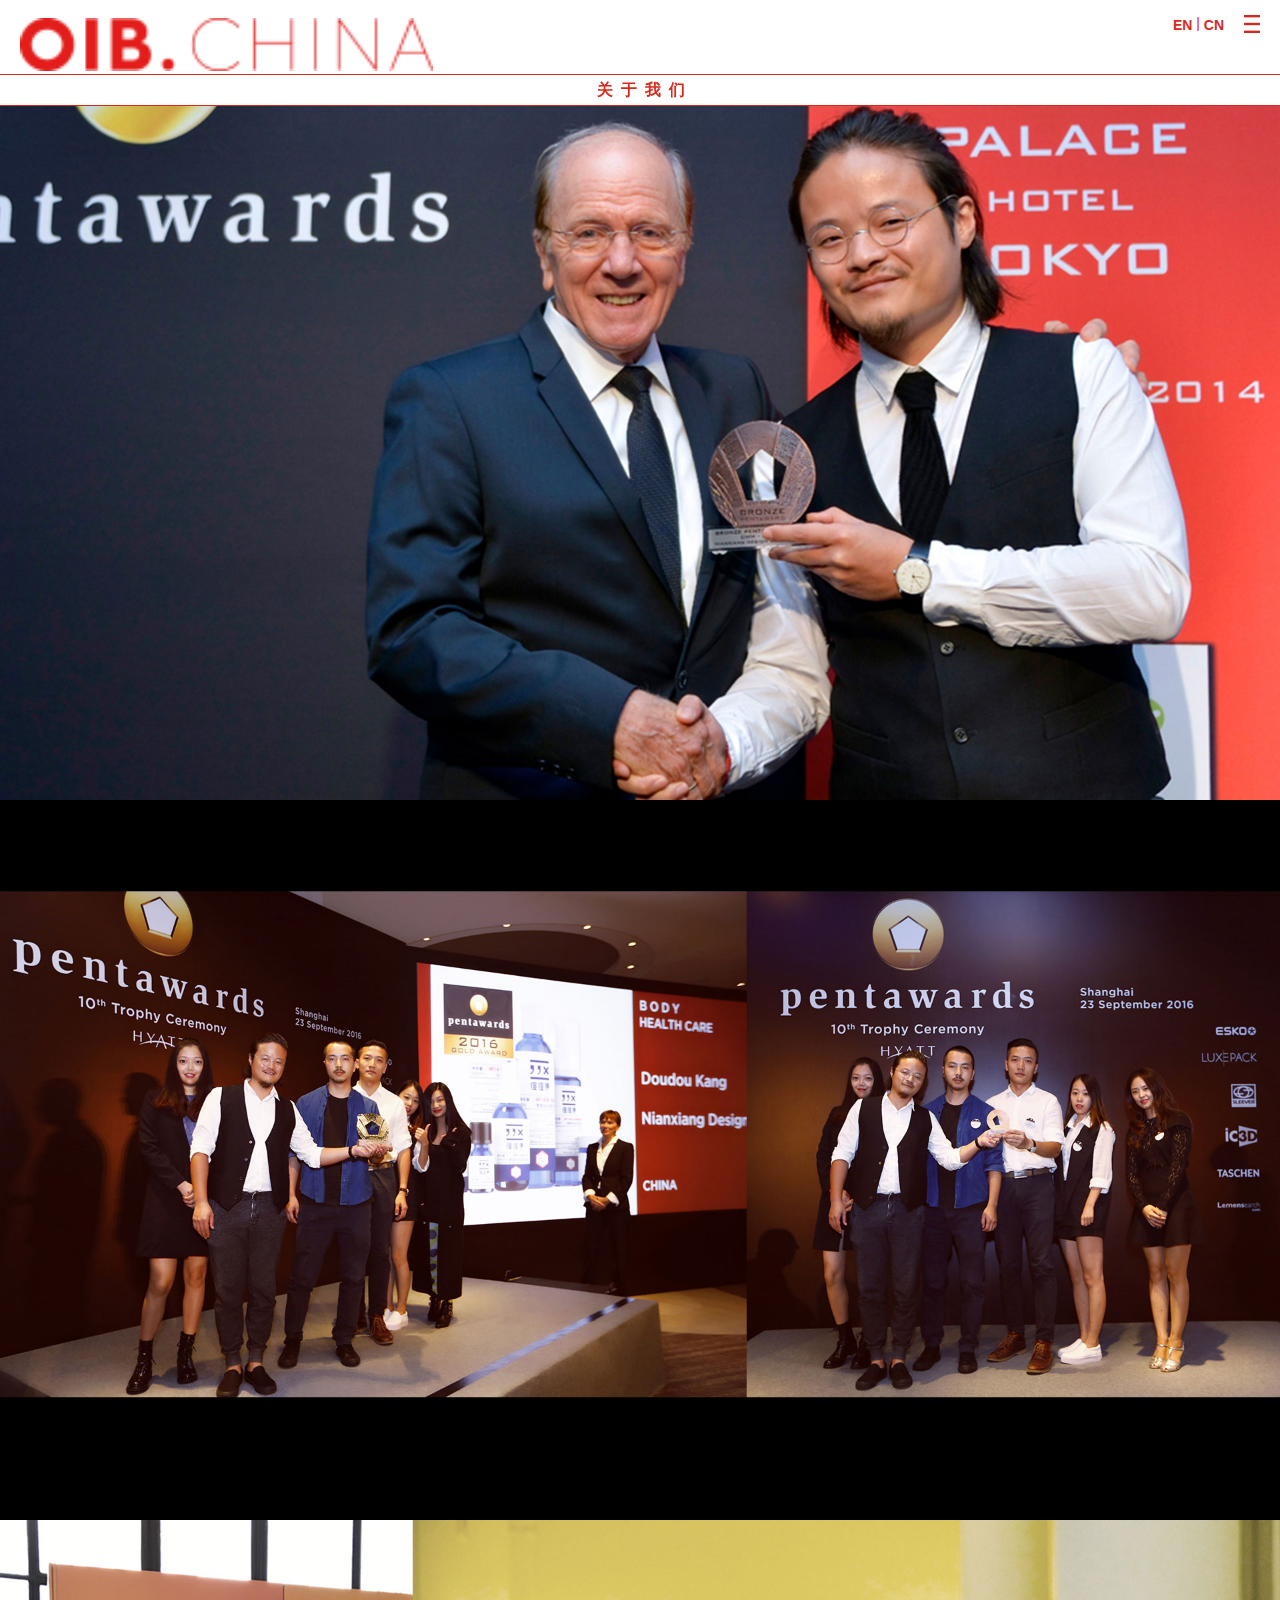
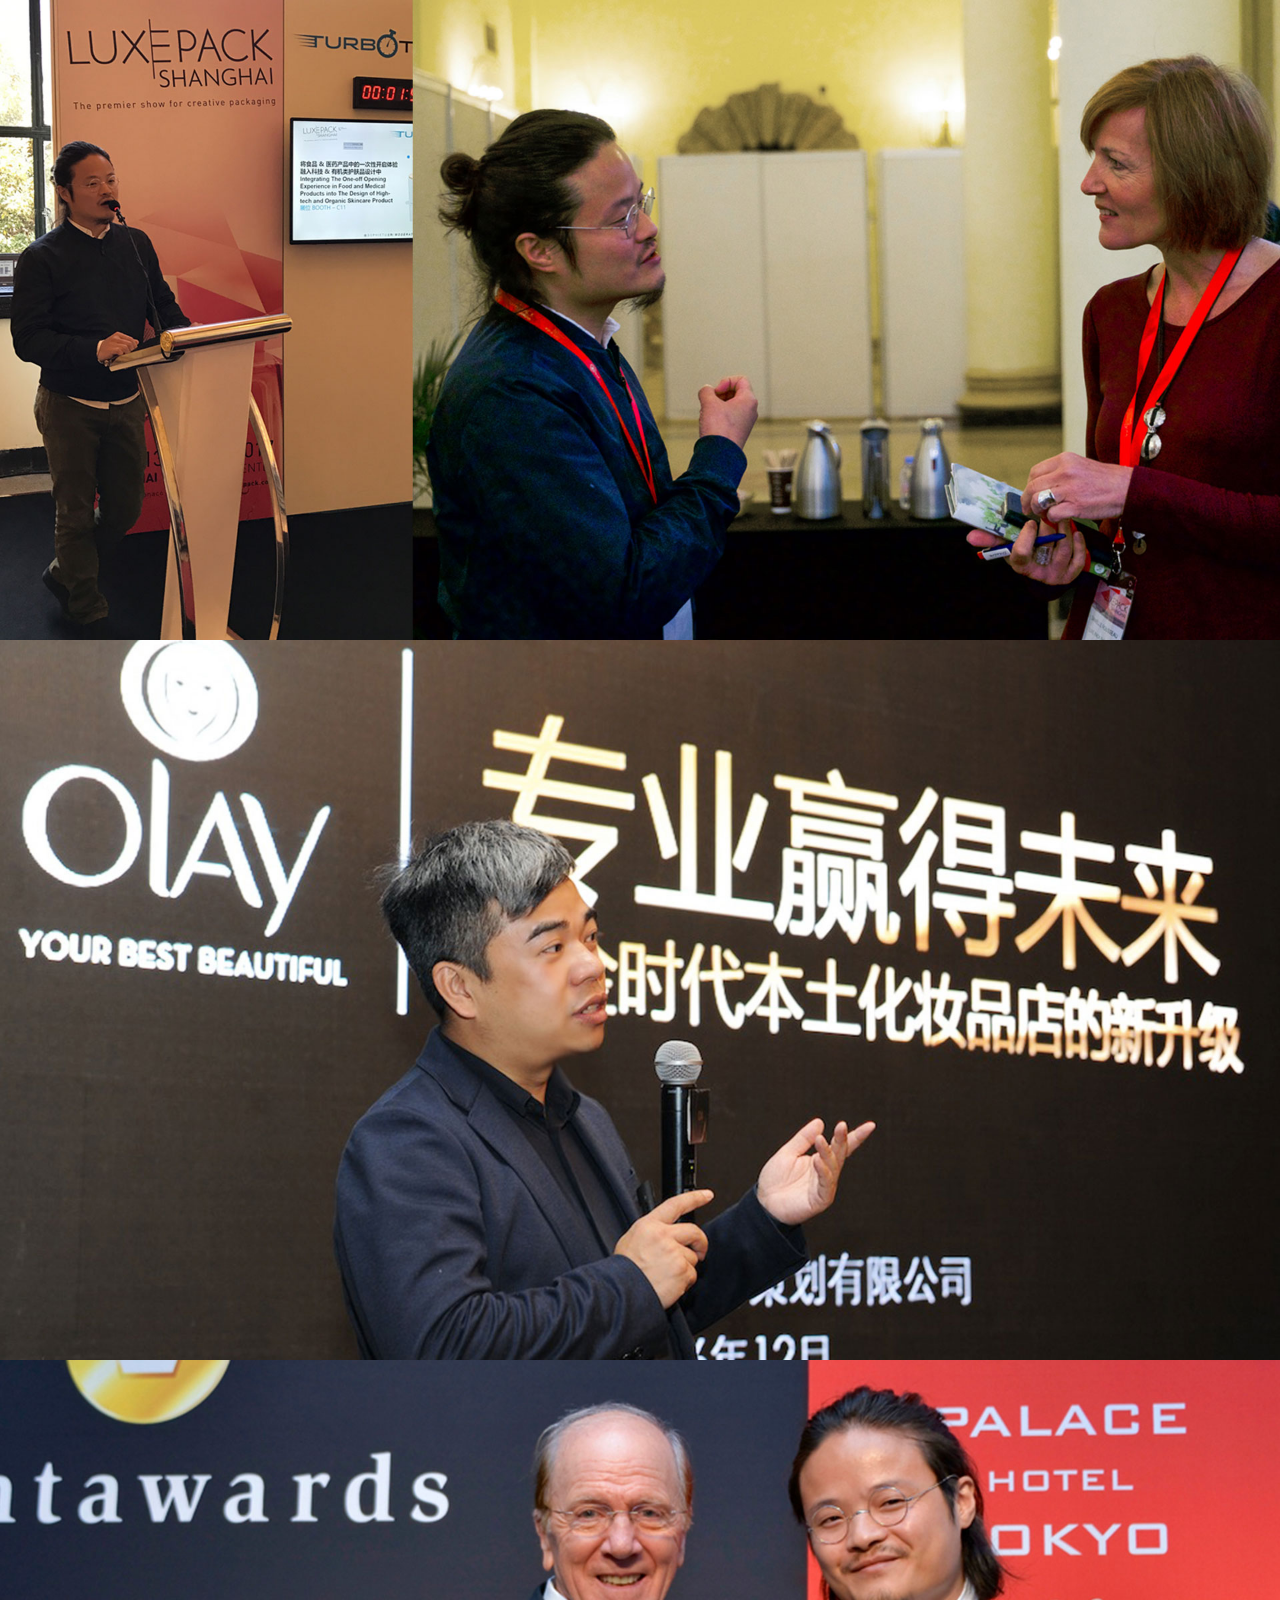
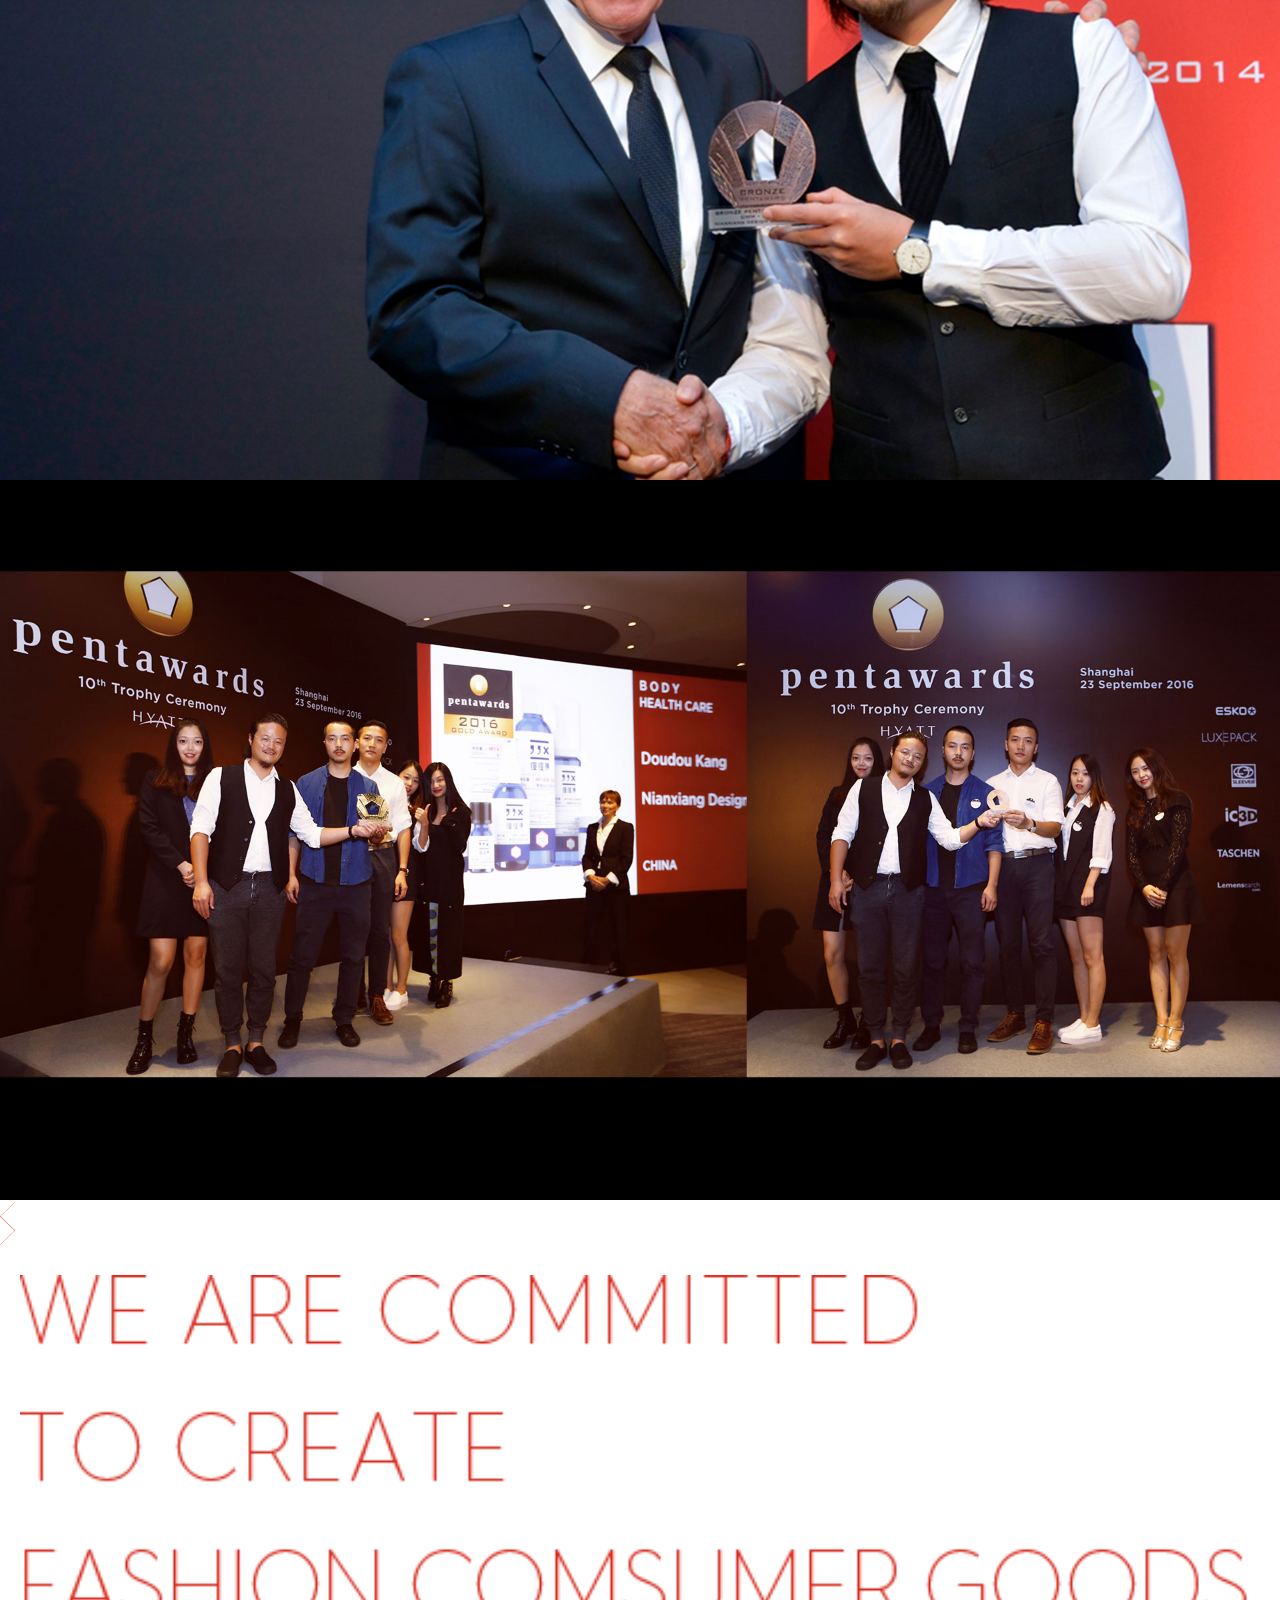
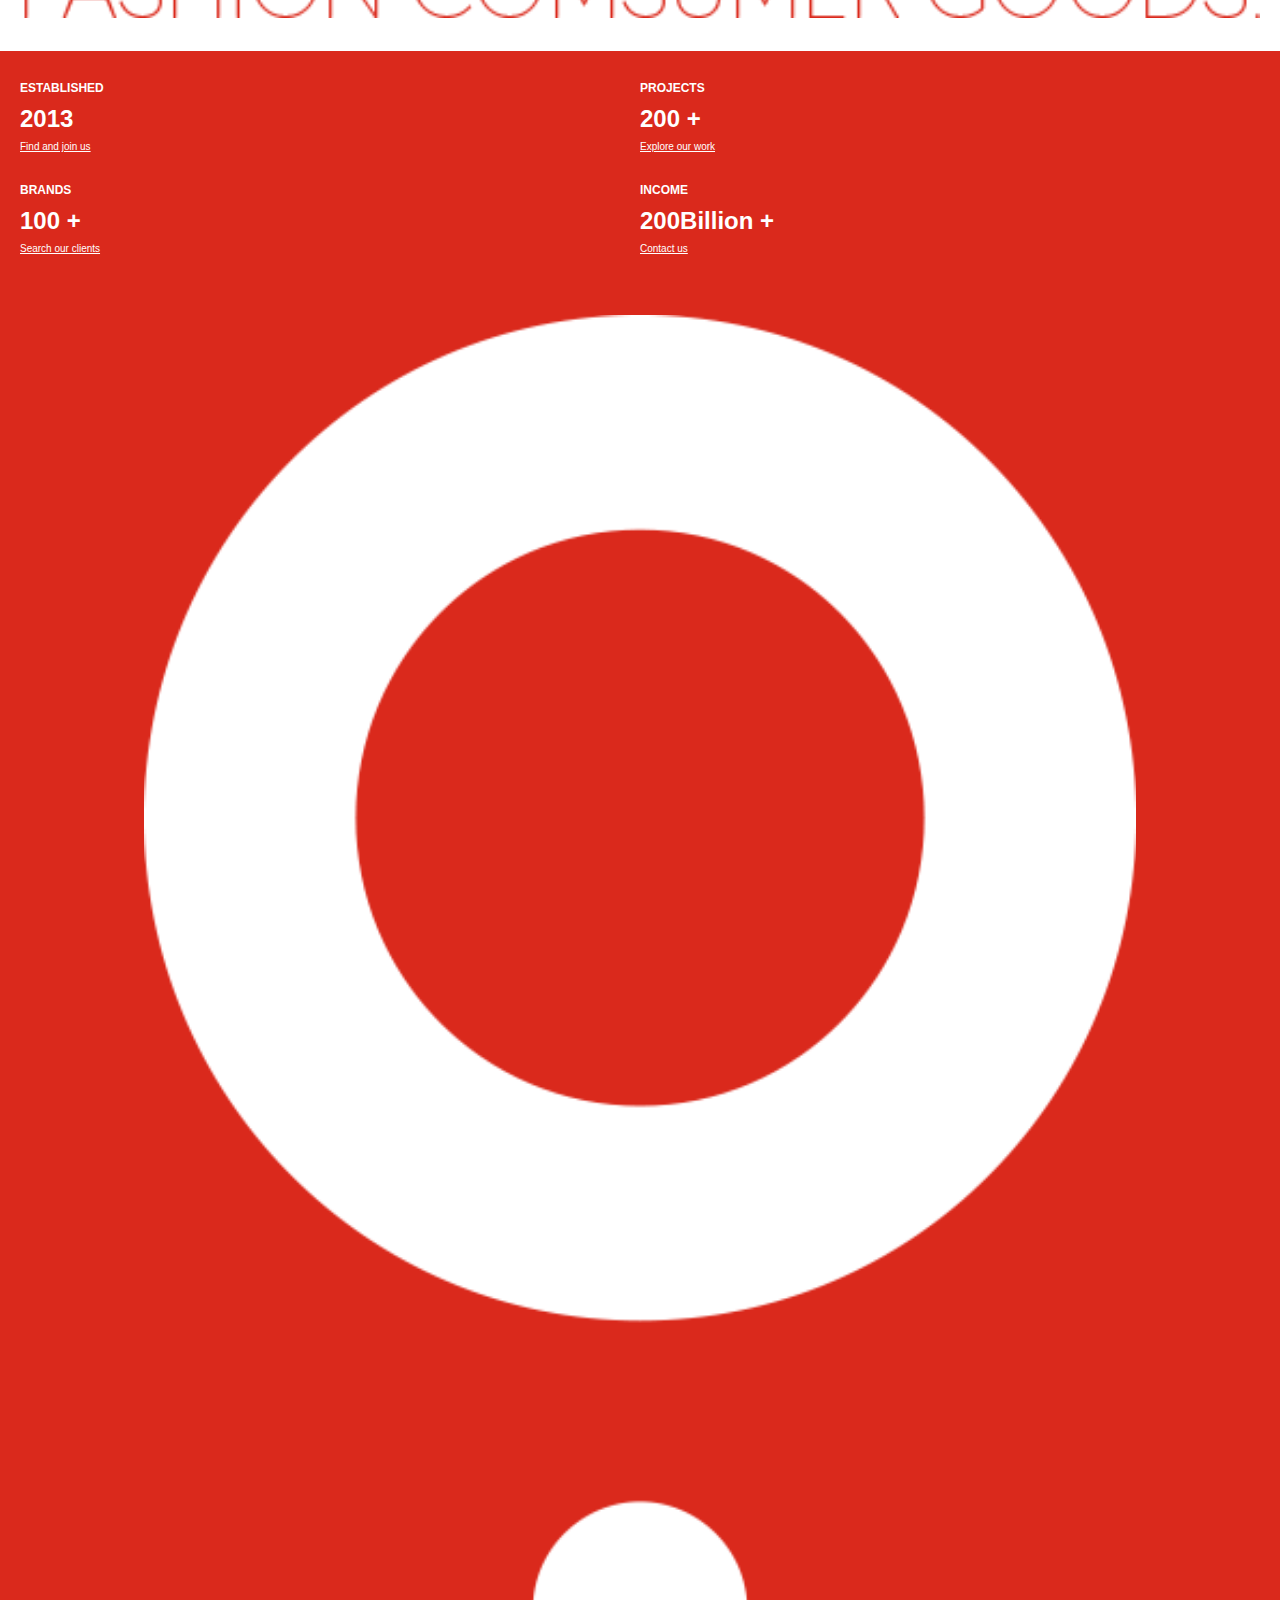
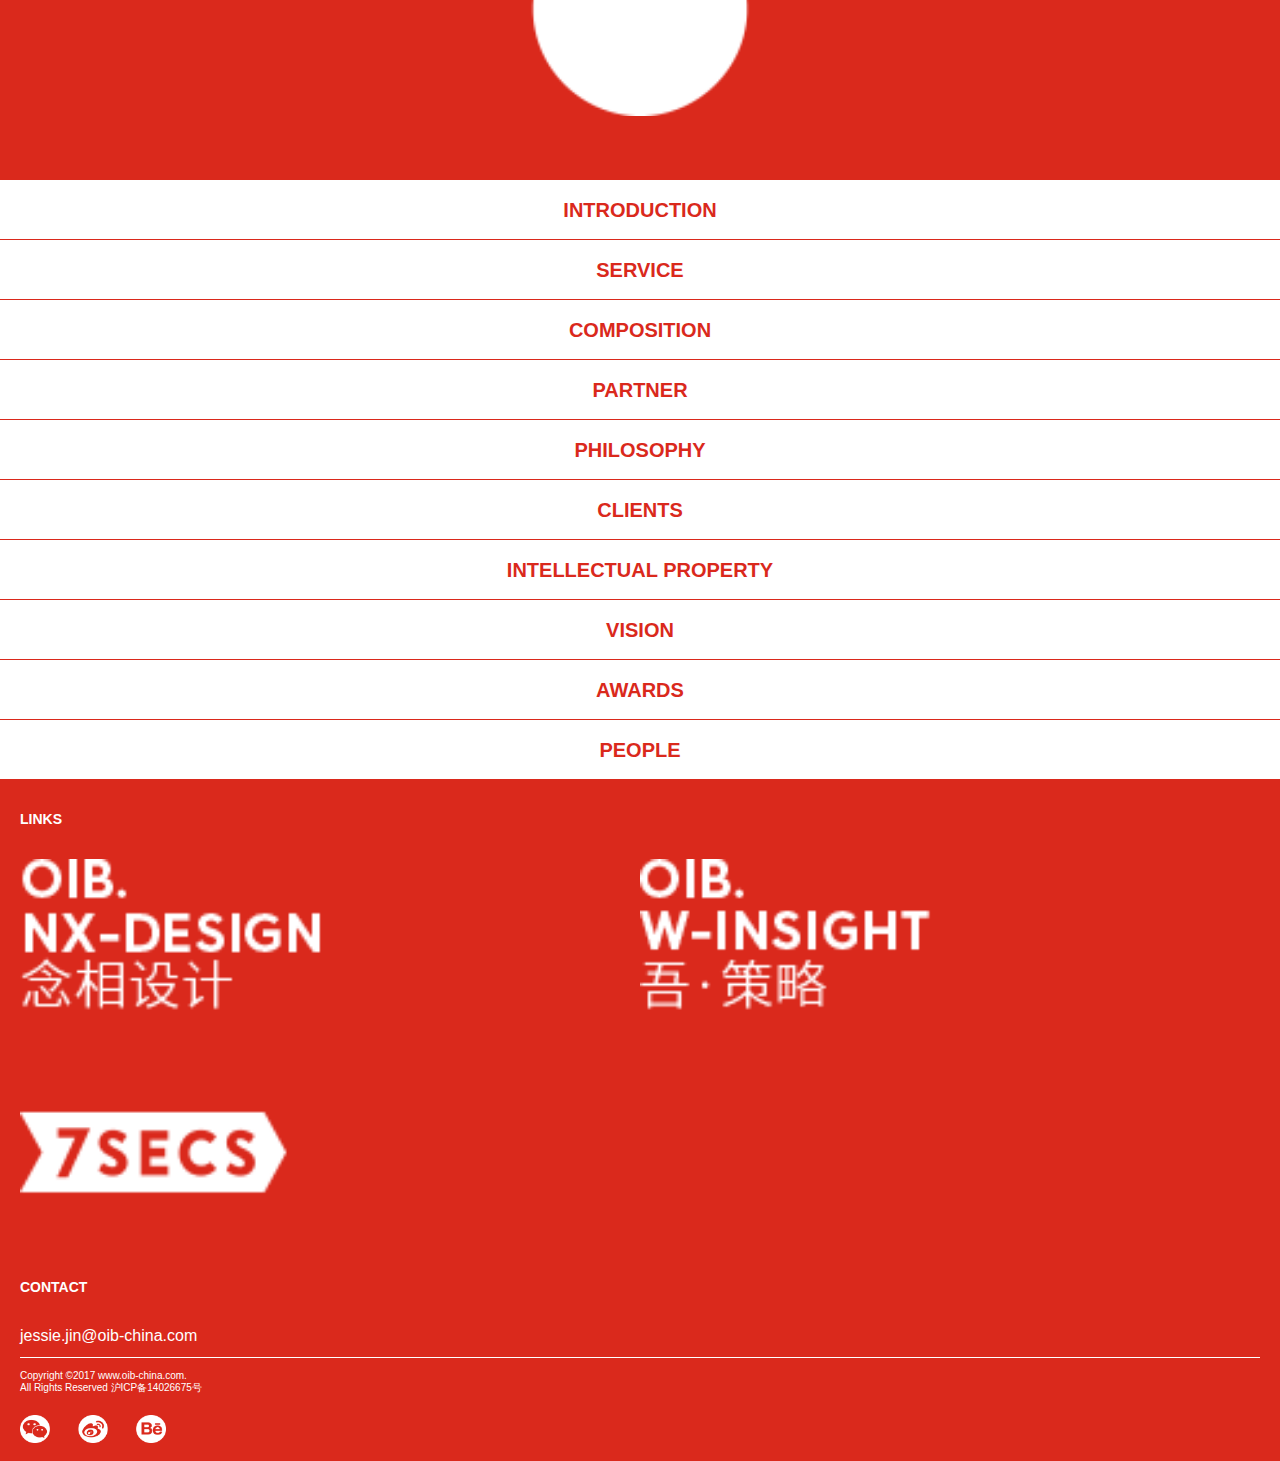
==== commit 6147538a: "工作更新" ====
--- a/src/about.html
+++ b/src/about.html
@@ -41,25 +41,24 @@
             <div class="col-xs-6 item">
                 <h4>ESTABLISHED</h4>
                 <span>2013</span>
-                <a href="">Find and join us</a>
+                <a href="about.html">Find and join us</a>
             </div>
             <div class="col-xs-6 item">
                 <h4>PROJECTS</h4>
                 <span>200 +</span>
-                <a href="">Explore our work</a>
-            </div>
-            <div class="col-xs-12 logo"><img src="../asset/img/about/logo.png" alt=""></div>
+                <a href="works.html">Explore our work</a>
+            </div>            
             <div class="col-xs-6 item">
                 <h4>BRANDS</h4>
                 <span>100 +</span>
-                <a href="">Search our clients</a>
+                <a href="service.html">Search our clients</a>
             </div>
             <div class="col-xs-6 item">
                 <h4>INCOME</h4>
                 <span>200Billion +</span>
-                <a href="">Contact us</a>
+                <a href="contact.html">Contact us</a>
             </div>
-            
+            <div class="col-xs-12 logo"><img src="./asset/img/about/logo.png" alt=""></div>
         </div>
 
         <ul class="list">
@@ -114,48 +113,48 @@
                 <h3>PEOPLE</h3>
                 <div class="people">
                     <div class="row">
-                        <div class="col-xs-5 photo"><img src="./asset/img/about/wuzhigang.jpg" alt=""></div>
-                        <div class="col-xs-7 info">
+                        <div class="col-xs-12 photo"><img src="./asset/img/about/wuzhigang.jpg" alt=""></div>
+                        <div class="col-xs-12 info">
                             <h4>吴志刚<span>OIB总经理</span></h4>
                             
                             <p>曾任上市公司、知名企业总经理、市场总监等职，并同时担任中国百货商业协会洗涤化妆品分会副秘书长、中国化妆品市场营销中心副主任、《化妆品观察》、《中国美妆》主笔，《中国化妆品》、《日用化学工业》、《日用化学品科学》编委。曾获中国杰出营销人金鼎奖、中国广告长城奖、中国化妆品营销十大策划人等荣誉。2013年创立广州吴志刚品牌策划有限公司，后与上海念相设计等企业共同组建集团公司OIB。</p>
                         </div>
                     </div>
                     <div class="row">
-                        <div class="col-xs-5 photo"><img src="./asset/img/about/jiangguozheng.jpg" alt=""></div>
-                        <div class="col-xs-7 info">
+                        <div class="col-xs-12 photo"><img src="./asset/img/about/jiangguozheng.jpg" alt=""></div>
+                        <div class="col-xs-12 info">
                             <h4>姜国政<span>OIB副总经理</span></h4>
                             
                             <p>曾在法国巴黎centdegres奢侈品设计公司任职，并协助该公司进入上海，担任首席设计师。先后参与了纪梵希香水、Jean Galliano香水、佰草集护肤系列、自然堂护肤系列、彩妆系列、美素全案，马爹利全案，以及KRUPS厨房家电，SUPOR苏泊尔家电和SEIKO精工女表等诸多知名品牌的设计工作。2013年初在上海创建念相设计品牌（上海）有限公司，后与广州吴志刚品牌策划有限公司等企业共同组建OIB。</p>
                         </div>
                     </div>
                     <div class="row">
-                        <div class="col-xs-5 photo"><img src="./asset/img/about/chenjun.jpg" alt=""></div>
-                        <div class="col-xs-7 info">
+                        <div class="col-xs-12 photo"><img src="./asset/img/about/chenjun.jpg" alt=""></div>
+                        <div class="col-xs-12 info">
                             <h4>陈俊<span>OIB供应链事业群总监</span></h4>
                             
                             <p>曾任上海美颂化妆品有限公司设计总监，负责芳草集产品与用户体验设计。并曾负责小护士、索芙特品牌设计成品输出工作，拥有超过十五年的化妆品行业产品开发设计及形象管理工作经验，有极为丰富的创意管理及供应链管理经验。现任OIB供应链事业群总监、OIB旗下广州吴志刚品牌策划有限公司副总经理、OIB旗下盛世传美机构创意总监及供应链负责人。</p>
                         </div>
                     </div>
                     <div class="row">
-                        <div class="col-xs-5 photo"><img src="./asset/img/about/nongqian.jpg" alt=""></div>
-                        <div class="col-xs-7 info">
+                        <div class="col-xs-12 photo"><img src="./asset/img/about/nongqian.jpg" alt=""></div>
+                        <div class="col-xs-12 info">
                             <h4>农倩<span>OIB策略事业群总监</span></h4>
                             
                             <p>曾就职于化妆品上市公司，拥有超过十年的化妆品策划及品牌管理工作经验。2014年出任OIB策略总监，擅长消费者洞察与品牌策略体系构建，对数字化时代下的品牌传播与商业模式创新有深刻洞见。服务过美妆、个护、母婴、食品等不同品类诸多品牌，是OLAY、妙巴黎、玛丽黛佳、百雀羚、韩后、法兰琳卡、娇兰佳人、帮宝适等项目的主要负责人。</p>
                         </div>
                     </div>
                     <div class="row">
-                        <div class="col-xs-5 photo"><img src="./asset/img/about/chendan.jpg" alt=""></div>
-                        <div class="col-xs-7 info">
+                        <div class="col-xs-12 photo"><img src="./asset/img/about/chendan.jpg" alt=""></div>
+                        <div class="col-xs-12 info">
                             <h4>陈丹<span>OIB创意事业群总监</span></h4>
                             
                             <p>专注时尚美妆行业多年，曾在知名公司任职创意总监，服务过联合利华、嗳呵、法国UDV旗下香水品牌、云南白药及集团旗下品牌养元青、千草堂、锐度、三草两木、佰草童话等诸多知名品牌。2014年出任OIB创意总监至今，服务了韩束、红色小象、一叶子、珀莱雅、欧诗漫、阿芙、相宜本草、百雀羚、韩后、法兰琳卡等国内知名美妆。</p>
                         </div>
                     </div>
                     <div class="row">
-                        <div class="col-xs-5 photo"><img src="./asset/img/about/chendan.jpg" alt=""></div>
-                        <div class="col-xs-7 info">
+                        <div class="col-xs-12 photo"><img src="./asset/img/about/chendan.jpg" alt=""></div>
+                        <div class="col-xs-12 info">
                             <h4>魏琳凌<span>OIB商务总监</span></h4>
                             
                             <p>曾任知名媒体上市公司市场副总监，参与公司收、并购等媒体大事件，成功谈判与腾讯世博、第一财经年度经济人物颁奖盛典等媒体合作项目，拥有十年时尚、传媒行业工作经验。2014年出任OIB商务总监，成功谈判业内80%品牌客户，与欧莱雅、上美、欧诗漫、相宜本草、百雀羚、伽蓝、珀莱雅、韩后、如涵电商等知名化妆品集团建立了长久战略合作关系。</p>
--- a/src/style/main.css
+++ b/src/style/main.css
@@ -1023,7 +1023,6 @@
 .side-column h4 {
   font-weight: normal;
   font-size: 16px;
-  width: 80%;
   padding-bottom: 12px;
   border-bottom: 2px solid #da291c;
 }
@@ -1047,18 +1046,21 @@
   cursor: pointer;
 }
 .index .main .text {
-  margin-top: 40vh;
+  margin-top: 30px;
   position: relative;
-  top: -205px;
+}
+.index .main .text div {
+  transform-origin: left top;
 }
 .index .main ul {
-  margin-bottom: 75px;
+  margin-bottom: 5px;
 }
 .index .main ul li {
-  margin-bottom: 15px;
+  margin-bottom: 0px;
 }
 .index .main ul li > img {
-  margin-right: 25px;
+  display: block;
+  margin-bottom: 10px;
 }
 .index .main .text1 {
   display: inline-block;
@@ -1165,22 +1167,25 @@
   padding-top: 80px;
 }
 .news .list {
+  margin-top: -1px;
   border-bottom: 1px solid #da291c;
 }
 .news .list li a {
   border-top: 1px solid #da291c;
   display: block;
-  height: 200px;
+  height: 100px;
   background-color: #fff;
   color: #da291c;
-  font-size: 16px;
-  transition: all 0.3s ease-in-out;
+  font-size: 14px;
+  padding: 0 20px;
+}
+.news .list li a h3 {
+  font-size: 14px;
 }
 .news .list li a span {
   display: inline-block;
-  margin-top: 20px;
-  opacity: 0;
-  transition: all 0.3s ease-in-out;
+  margin-top: 10px;
+  font-size: 10px;
   color: #da291c;
 }
 .news .list li a:hover {
@@ -1248,9 +1253,12 @@
   color: #FFF;
   text-decoration: underline;
 }
+.about .item {
+  margin-bottom: 30px;
+}
 .about .logo {
   text-align: center;
-  padding: 50px 0;
+  padding: 30px 0 30px 0;
 }
 .about .logo img {
   width: 80%;
@@ -1274,20 +1282,19 @@
 }
 .about .list li > div {
   margin: 0 auto;
-  padding: 20px 20px 50px 20px;
+  padding: 20px 20px 20px 20px;
   color: #000;
   font-size: 14px;
   line-height: 24px;
   display: none;
 }
-.about .people .photo {
-  padding: 20px;
+.about .people .row {
+  margin-bottom: 20px;
 }
 .about .people .photo img {
   width: 100%;
 }
 .about .people .info {
-  padding: 20px;
   padding-top: 17px;
 }
 .about .people .info h4 {
@@ -1306,19 +1313,19 @@
 }
 .service .category ul > li {
   display: inline-block;
-  height: 105px;
-  line-height: 105px;
+  height: 50px;
+  line-height: 50px;
   color: #da291c;
   width: 33.3333333%;
-  font-size: 24px;
+  font-size: 18px;
   text-align: center;
   border-left: 1px solid #da291c;
   border-bottom: 1px solid #da291c;
-  position: relative;
   cursor: pointer;
 }
 .service .category ul > li ol {
   position: absolute;
+  left: 0;
   width: 100%;
   display: none;
   z-index: 1;
@@ -1339,14 +1346,14 @@
 }
 .service .category ul > li span {
   display: inline-block;
-  height: 14px;
-  width: 27px;
+  height: 7px;
+  width: 13.5px;
   background-image: url('[data-uri]');
   background-repeat: no-repeat;
+  background-size: 100%;
   background-position: 0 0;
-  position: absolute;
-  right: 30px;
-  top: 47px;
+  position: relative;
+  left: 8px;
 }
 .service .category ul > li.letter {
   border-left: 0px;
@@ -1358,26 +1365,37 @@
 }
 .service .category ul > li.active span,
 .service .category ul > li.hover span {
-  background-position: 0 -14px;
-}
+  background-position: 0 -7px;
+}
+.service .category ul > li.active ol,
 .service .category ul > li.hover ol {
   display: block;
 }
-.service .category .result-letter {
-  min-height: 800px;
+.service .category .result-letter .left-col {
+  float: left;
+  width: 90%;
+}
+.service .category .result-letter .right-col {
+  float: right;
 }
 .service .category .result-letter .nav-letter {
+  width: 20px;
+  height: 100%;
   text-align: center;
   color: #da291c;
-  font-size: 20px;
-  font-weight: bold;
-  height: 65px;
-  line-height: 65px;
-  border-bottom: 1px solid #da291c;
+  font-size: 10px;
+  padding: 20px 0;
+  position: relative;
+  z-index: 1;
+}
+.service .category .result-letter .nav-letter a {
+  color: #da291c;
 }
 .service .category .result-letter .nav-letter span {
+  display: block;
   cursor: pointer;
-  margin: 0 10px;
+  margin: 3px 0;
+  font-size: 8px;
 }
 .service .category .result-letter .result .row {
   min-height: 100px;
@@ -1388,8 +1406,7 @@
   border-bottom: 0;
 }
 .service .category .result-letter .result .row .letter {
-  height: 100px;
-  line-height: 100px;
+  padding-top: 24px;
   text-align: center;
   font-size: 22px;
   font-weight: bold;
@@ -1435,15 +1452,13 @@
 .contact {
   padding-top: 80px;
 }
-.contact .list {
-  border-top: 1px solid #da291c;
-}
 .contact .row {
   padding-top: 35px;
   padding-bottom: 35px;
 }
 .contact .row .info {
   line-height: 24px;
+  margin: 20px 0;
 }
 .contact .row h4 {
   font-size: 14px;
@@ -1451,8 +1466,8 @@
   position: relative;
   margin-bottom: 5px;
 }
-.contact .row .map img {
-  width: 100%;
+.contact .row .map {
+  height: 60vh;
 }
 .backtop {
   text-align: center;
